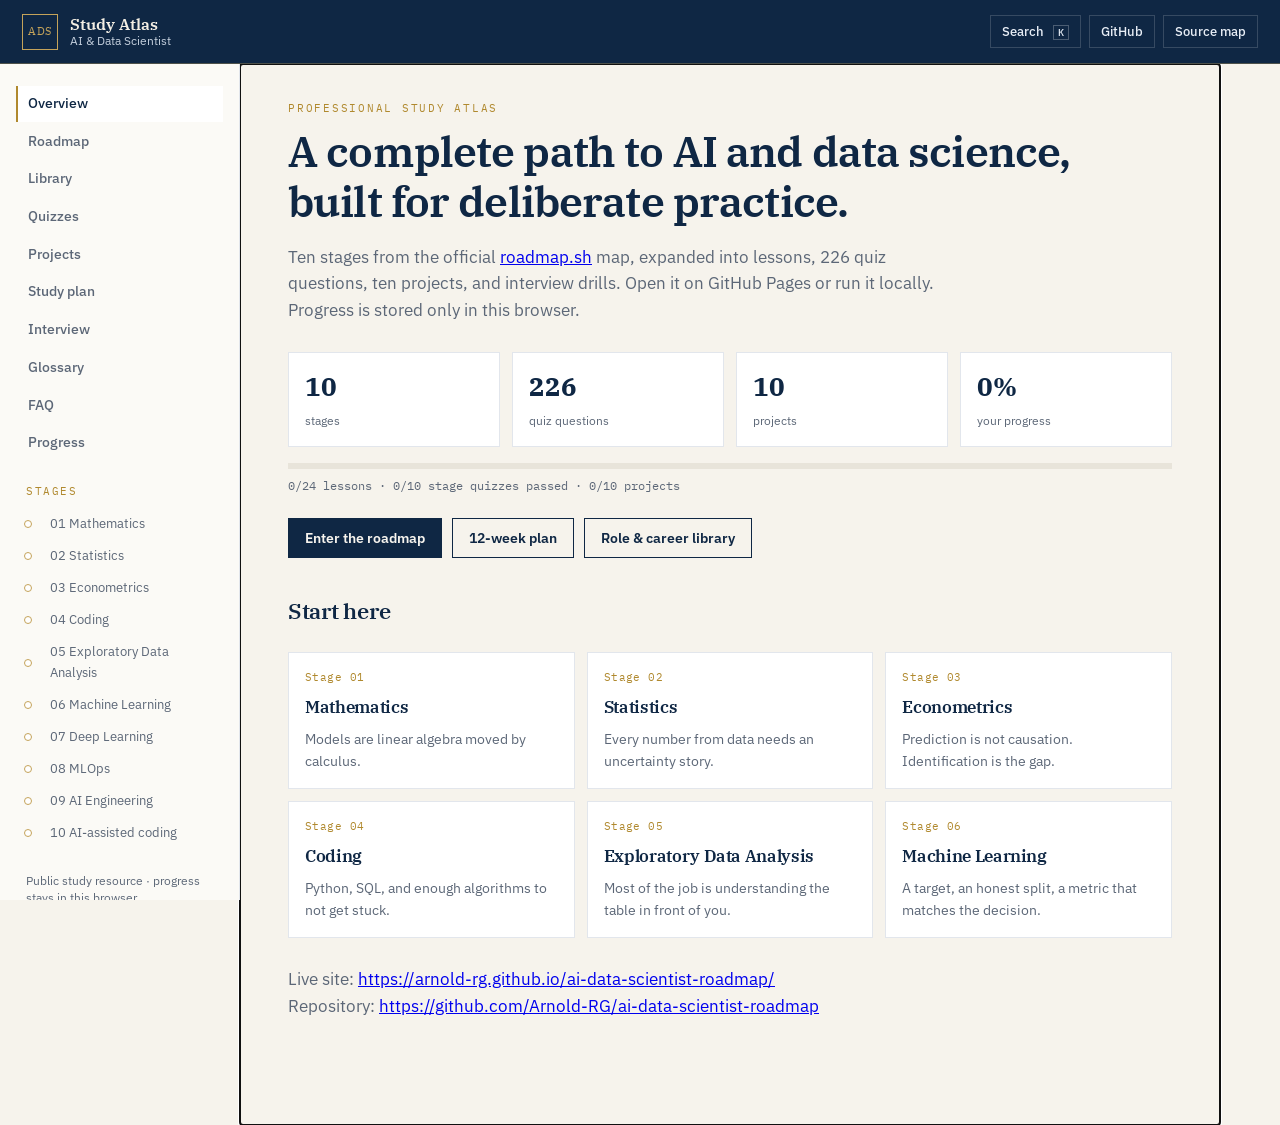
==== index.html @ f04141a7 "Ship a public GitHub Pages study atlas with a professional UI. Adds search, FAQ, glossary, study pla" ====
<!DOCTYPE html>
<html lang="en">
<head>
  <meta charset="utf-8" />
  <meta name="viewport" content="width=device-width, initial-scale=1" />
  <title>AI &amp; Data Scientist Study Atlas</title>
  <meta name="description" content="A professional study atlas for the AI and Data Scientist roadmap: lessons, quizzes, projects, and interview prep." />
  <link rel="icon" href="web/assets/favicon.svg" type="image/svg+xml" />
  <link rel="preconnect" href="https://fonts.googleapis.com" />
  <link rel="preconnect" href="https://fonts.gstatic.com" crossorigin />
  <link href="https://fonts.googleapis.com/css2?family=IBM+Plex+Mono:wght@400;500&family=IBM+Plex+Sans:ital,wght@0,400;0,500;0,600;1,400&family=IBM+Plex+Serif:wght@500;600&display=swap" rel="stylesheet" />
  <link rel="stylesheet" href="web/assets/styles.css" />
</head>
<body>
  <a class="skip" href="#view">Skip to content</a>
  <header class="topbar">
    <button class="menu-btn" id="menu-btn" type="button" aria-label="Open navigation">Menu</button>
    <a class="brand" href="#/" data-link>
      <span class="brand-mark">ADS</span>
      <span class="brand-text">
        <strong>Study Atlas</strong>
        <em>AI &amp; Data Scientist</em>
      </span>
    </a>
    <div class="top-actions">
      <button class="search-btn" id="search-btn" type="button">Search <kbd>K</kbd></button>
      <a class="top-link" href="https://github.com/Arnold-RG/ai-data-scientist-roadmap" target="_blank" rel="noopener">GitHub</a>
      <a class="top-link" href="https://roadmap.sh/ai-data-scientist" target="_blank" rel="noopener">Source map</a>
    </div>
  </header>
  <div class="shell">
    <aside class="spine" id="spine" aria-label="Primary">
      <nav class="nav">
        <a href="#/" data-link>Overview</a>
        <a href="#/roadmap" data-link>Roadmap</a>
        <a href="#/library" data-link>Library</a>
        <a href="#/quizzes" data-link>Quizzes</a>
        <a href="#/projects" data-link>Projects</a>
        <a href="#/plan" data-link>Study plan</a>
        <a href="#/interview" data-link>Interview</a>
        <a href="#/glossary" data-link>Glossary</a>
        <a href="#/faq" data-link>FAQ</a>
        <a href="#/progress" data-link>Progress</a>
      </nav>
      <p class="spine-label">Stages</p>
      <ol class="spine-plates" id="spine-plates"></ol>
      <p class="spine-foot">Public study resource · progress stays in this browser</p>
    </aside>
    <main id="view" class="view" tabindex="-1"></main>
  </div>
  <div class="search-scrim" id="search-scrim" hidden>
    <div class="search-panel" role="dialog" aria-label="Search curriculum">
      <input id="search-input" type="search" placeholder="Search stages, lessons, quizzes, terms…" autocomplete="off" />
      <div id="search-results"></div>
      <p class="search-hint">Esc to close · Enter opens the first match</p>
    </div>
  </div>
  <script>
    window.REPO_BASE = (function () {
      const p = location.pathname.replace(/index\.html$/i, "");
      if (p.indexOf("/web/") !== -1) return p.replace(/\/web\/.*$/, "/");
      return p.endsWith("/") ? p : p.replace(/[^/]+$/, "");
    })();
  </script>
  <script src="web/assets/curriculum.js"></script>
  <script src="web/assets/info.js"></script>
  <script src="web/assets/markdown.js"></script>
  <script src="web/assets/app.js"></script>
</body>
</html>
---- web/assets/styles.css ----
:root {
  --navy: #0f2744;
  --navy-2: #173456;
  --ink: #1b2430;
  --muted: #5c6777;
  --line: #e2e6ec;
  --paper: #f6f3ec;
  --card: #ffffff;
  --gold: #b0892e;
  --gold-2: #c4a35a;
  --moss: #2f6f56;
  --fail: #9b2c2c;
  --sans: "IBM Plex Sans", "Segoe UI", sans-serif;
  --serif: "IBM Plex Serif", Georgia, serif;
  --mono: "IBM Plex Mono", ui-monospace, monospace;
}

* { box-sizing: border-box; }
html, body { margin: 0; min-height: 100%; }
body {
  background: var(--paper);
  color: var(--ink);
  font-family: var(--sans);
  font-size: 16.5px;
  line-height: 1.55;
}

.skip { position: absolute; left: -999px; }
.skip:focus { left: 12px; top: 12px; background: #fff; padding: 8px; z-index: 40; }

.topbar {
  position: sticky;
  top: 0;
  z-index: 20;
  display: flex;
  align-items: center;
  gap: 16px;
  min-height: 64px;
  padding: 0 22px;
  background: var(--navy);
  color: #f4efe4;
  border-bottom: 1px solid rgba(196, 163, 90, 0.35);
}
.brand { display: flex; align-items: center; gap: 12px; color: inherit; text-decoration: none; min-width: 0; }
.brand-mark {
  width: 36px;
  height: 36px;
  display: grid;
  place-items: center;
  border: 1px solid var(--gold-2);
  font-family: var(--serif);
  font-size: 11px;
  letter-spacing: 0.08em;
  color: var(--gold-2);
}
.brand-text { display: grid; line-height: 1.15; }
.brand-text strong { font-family: var(--serif); font-size: 16px; font-weight: 600; }
.brand-text em { font-style: normal; font-size: 12px; color: #c5d0de; }
.top-actions { margin-left: auto; display: flex; align-items: center; gap: 8px; }
.top-link, .search-btn, .menu-btn {
  color: #e8eef6;
  background: transparent;
  border: 1px solid rgba(255,255,255,0.16);
  text-decoration: none;
  font: 500 13px var(--sans);
  padding: 7px 11px;
  cursor: pointer;
}
.top-link:hover, .search-btn:hover, .menu-btn:hover { border-color: var(--gold-2); color: #fff; }
.search-btn kbd {
  font-family: var(--mono);
  font-size: 10px;
  border: 1px solid rgba(255,255,255,0.25);
  padding: 0 4px;
  margin-left: 6px;
}
.menu-btn { display: none; }

.shell {
  display: grid;
  grid-template-columns: 240px minmax(0, 1fr);
  min-height: calc(100vh - 64px);
}
.spine {
  background: #fbfaf6;
  border-right: 1px solid var(--line);
  padding: 22px 16px 28px;
  position: sticky;
  top: 64px;
  height: calc(100vh - 64px);
  overflow: auto;
}
.nav { display: grid; gap: 2px; }
.nav a {
  color: var(--muted);
  text-decoration: none;
  font-size: 14px;
  font-weight: 500;
  padding: 7px 10px;
  border-left: 2px solid transparent;
}
.nav a:hover, .nav a.active {
  color: var(--navy);
  border-left-color: var(--gold);
  background: #fff;
}
.spine-label {
  margin: 22px 10px 8px;
  font-family: var(--mono);
  font-size: 11px;
  letter-spacing: 0.14em;
  text-transform: uppercase;
  color: var(--gold);
}
.spine-plates { list-style: none; margin: 0; padding: 0; }
.spine-plates a {
  display: grid;
  grid-template-columns: 18px 1fr;
  gap: 8px;
  align-items: center;
  color: var(--muted);
  text-decoration: none;
  font-size: 13px;
  padding: 6px 8px;
}
.spine-plates .dot {
  width: 8px;
  height: 8px;
  border-radius: 50%;
  border: 1px solid var(--gold-2);
  background: #fff;
}
.spine-plates a.done .dot { background: var(--moss); border-color: var(--moss); }
.spine-plates a:hover { color: var(--navy); }
.spine-foot { margin: 24px 10px 0; font-size: 12px; color: var(--muted); line-height: 1.4; }

.view { padding: 36px 48px 88px; max-width: 980px; }
.kicker {
  font-family: var(--mono);
  font-size: 11px;
  letter-spacing: 0.16em;
  text-transform: uppercase;
  color: var(--gold);
  margin: 0 0 10px;
}
h1, h2, h3 { font-family: var(--serif); font-weight: 600; color: var(--navy); letter-spacing: -0.02em; }
h1 { font-size: clamp(1.9rem, 3.4vw, 2.7rem); line-height: 1.15; margin: 0 0 14px; }
h2 { font-size: 1.35rem; margin: 1.7em 0 0.45em; }
h3 { font-size: 1.08rem; margin: 1.2em 0 0.35em; }
.lede { font-size: 1.08rem; color: var(--muted); max-width: 42rem; }

.metrics {
  display: grid;
  grid-template-columns: repeat(4, minmax(0, 1fr));
  gap: 12px;
  margin: 28px 0 8px;
}
.metric {
  background: var(--card);
  border: 1px solid var(--line);
  padding: 14px 16px;
}
.metric b {
  display: block;
  font-family: var(--serif);
  font-size: 1.6rem;
  color: var(--navy);
}
.metric span { font-size: 12px; color: var(--muted); }

.actions { display: flex; flex-wrap: wrap; gap: 10px; margin: 22px 0 10px; }
.btn {
  appearance: none;
  border: 1px solid var(--navy);
  background: var(--navy);
  color: #f7f4ee;
  font: 600 13.5px var(--sans);
  padding: 10px 16px;
  cursor: pointer;
  text-decoration: none;
  display: inline-flex;
  align-items: center;
}
.btn.ghost { background: transparent; color: var(--navy); }
.btn:hover { background: #173456; color: #fff; }
.btn.ghost:hover { background: var(--navy); color: #fff; }
.btn:disabled, .btn:disabled:hover {
  opacity: 0.35;
  cursor: not-allowed;
  background: var(--navy);
  color: #f7f4ee;
}

.grid {
  display: grid;
  grid-template-columns: repeat(auto-fill, minmax(230px, 1fr));
  gap: 12px;
  margin-top: 24px;
}
.card {
  background: var(--card);
  border: 1px solid var(--line);
  padding: 16px;
  text-decoration: none;
  color: inherit;
  display: grid;
  gap: 8px;
  min-height: 132px;
}
.card:hover { border-color: var(--navy); }
.card .n { font-family: var(--mono); font-size: 11px; color: var(--gold); letter-spacing: 0.04em; }
.card h3 { margin: 0; }
.card p { margin: 0; color: var(--muted); font-size: 14px; }

.metro { margin-top: 12px; }
.metro-row {
  display: grid;
  grid-template-columns: 64px 1fr auto;
  gap: 16px;
  align-items: center;
  text-decoration: none;
  color: inherit;
  padding: 16px 4px;
  border-top: 1px solid var(--line);
  background: transparent;
}
.metro-row:hover h3 { color: var(--gold); }
.metro-num { font-family: var(--serif); font-size: 26px; color: var(--gold); }
.chip {
  font-family: var(--mono);
  font-size: 11px;
  color: var(--muted);
  border: 1px solid var(--line);
  padding: 3px 7px;
}

.progress-bar { height: 6px; background: #e8e4da; margin-top: 16px; }
.progress-bar > span { display: block; height: 100%; background: var(--moss); }

.lesson { max-width: 44rem; }
.lesson h1 { font-size: 2rem; }
.toc {
  background: var(--card);
  border: 1px solid var(--line);
  padding: 12px 16px;
  margin: 0 0 24px;
  font-size: 14px;
}
.toc a { color: var(--navy); }
.lesson code, :not(pre) > code {
  font-family: var(--mono);
  font-size: 0.86em;
  background: #ece7dc;
  padding: 0.08em 0.32em;
}
.lesson pre {
  background: var(--navy);
  color: #f3ead8;
  padding: 14px 16px;
  overflow: auto;
  font-family: var(--mono);
  font-size: 13px;
}
.lesson pre code { background: none; color: inherit; padding: 0; }
.lesson table { border-collapse: collapse; width: 100%; font-size: 14.5px; margin: 1em 0; }
.lesson th, .lesson td { border: 1px solid var(--line); padding: 7px 8px; text-align: left; }
.lesson blockquote { margin: 1em 0; padding-left: 14px; border-left: 3px solid var(--gold); color: var(--muted); }
.lesson a { color: #1e4d7b; }

.quiz-meta { display: flex; flex-wrap: wrap; gap: 12px; font-family: var(--mono); font-size: 12px; color: var(--muted); }
.choice {
  display: grid;
  grid-template-columns: 28px 1fr;
  gap: 10px;
  width: 100%;
  text-align: left;
  border: 1px solid var(--line);
  background: var(--card);
  padding: 12px 14px;
  margin: 8px 0;
  cursor: pointer;
  font: 400 16px var(--sans);
  color: var(--ink);
}
.choice:hover { border-color: var(--navy); }
.choice .letter { font-family: var(--mono); color: var(--gold); }
.choice.correct { border-color: var(--moss); background: #eef6f1; }
.choice.wrong { border-color: var(--fail); background: #f8eceb; }
.explain { background: var(--card); border: 1px solid var(--line); padding: 12px 14px; margin: 12px 0; }
.score-hero { font-family: var(--serif); font-size: 4rem; margin: 4px 0 8px; color: var(--navy); }
.pass { color: var(--moss); }
.fail { color: var(--fail); }

.crumbs { font-size: 13px; color: var(--muted); margin-bottom: 16px; }
.crumbs a { color: inherit; }
.err { color: var(--fail); }

.faq details {
  background: var(--card);
  border: 1px solid var(--line);
  padding: 12px 16px;
  margin: 8px 0;
}
.faq summary { cursor: pointer; font-weight: 600; color: var(--navy); }
.term {
  display: grid;
  grid-template-columns: 160px 1fr;
  gap: 16px;
  padding: 12px 0;
  border-top: 1px solid var(--line);
}
.term b { color: var(--navy); }

.search-scrim {
  position: fixed;
  inset: 0;
  background: rgba(15, 39, 68, 0.45);
  z-index: 30;
  display: grid;
  place-items: start center;
  padding-top: 12vh;
}
.search-scrim[hidden] { display: none !important; }
.search-scrim[hidden] { display: none !important; }
.search-panel {
  width: min(640px, calc(100% - 24px));
  background: #fff;
  border: 1px solid var(--navy);
  padding: 12px;
}
.search-panel input {
  width: 100%;
  border: 1px solid var(--line);
  font: 400 16px var(--sans);
  padding: 10px 12px;
}
.search-hit {
  display: block;
  padding: 10px 8px;
  color: inherit;
  text-decoration: none;
  border-top: 1px solid var(--line);
}
.search-hit:hover { background: var(--paper); }
.search-hit small { display: block; color: var(--muted); }
.search-hint { margin: 8px 4px 0; font-size: 12px; color: var(--muted); }

.week-row {
  display: grid;
  grid-template-columns: 72px 1fr 1.4fr;
  gap: 12px;
  padding: 10px 0;
  border-top: 1px solid var(--line);
  font-size: 14.5px;
}

@media (max-width: 900px) {
  .menu-btn { display: inline-flex; }
  .shell { grid-template-columns: 1fr; }
  .spine {
    display: none;
    position: static;
    height: auto;
    border-right: 0;
    border-bottom: 1px solid var(--line);
  }
  .spine.open { display: block; }
  .view { padding: 24px 18px 64px; }
  .metrics { grid-template-columns: 1fr 1fr; }
  .term, .week-row { grid-template-columns: 1fr; }
  .brand-text em { display: none; }
}
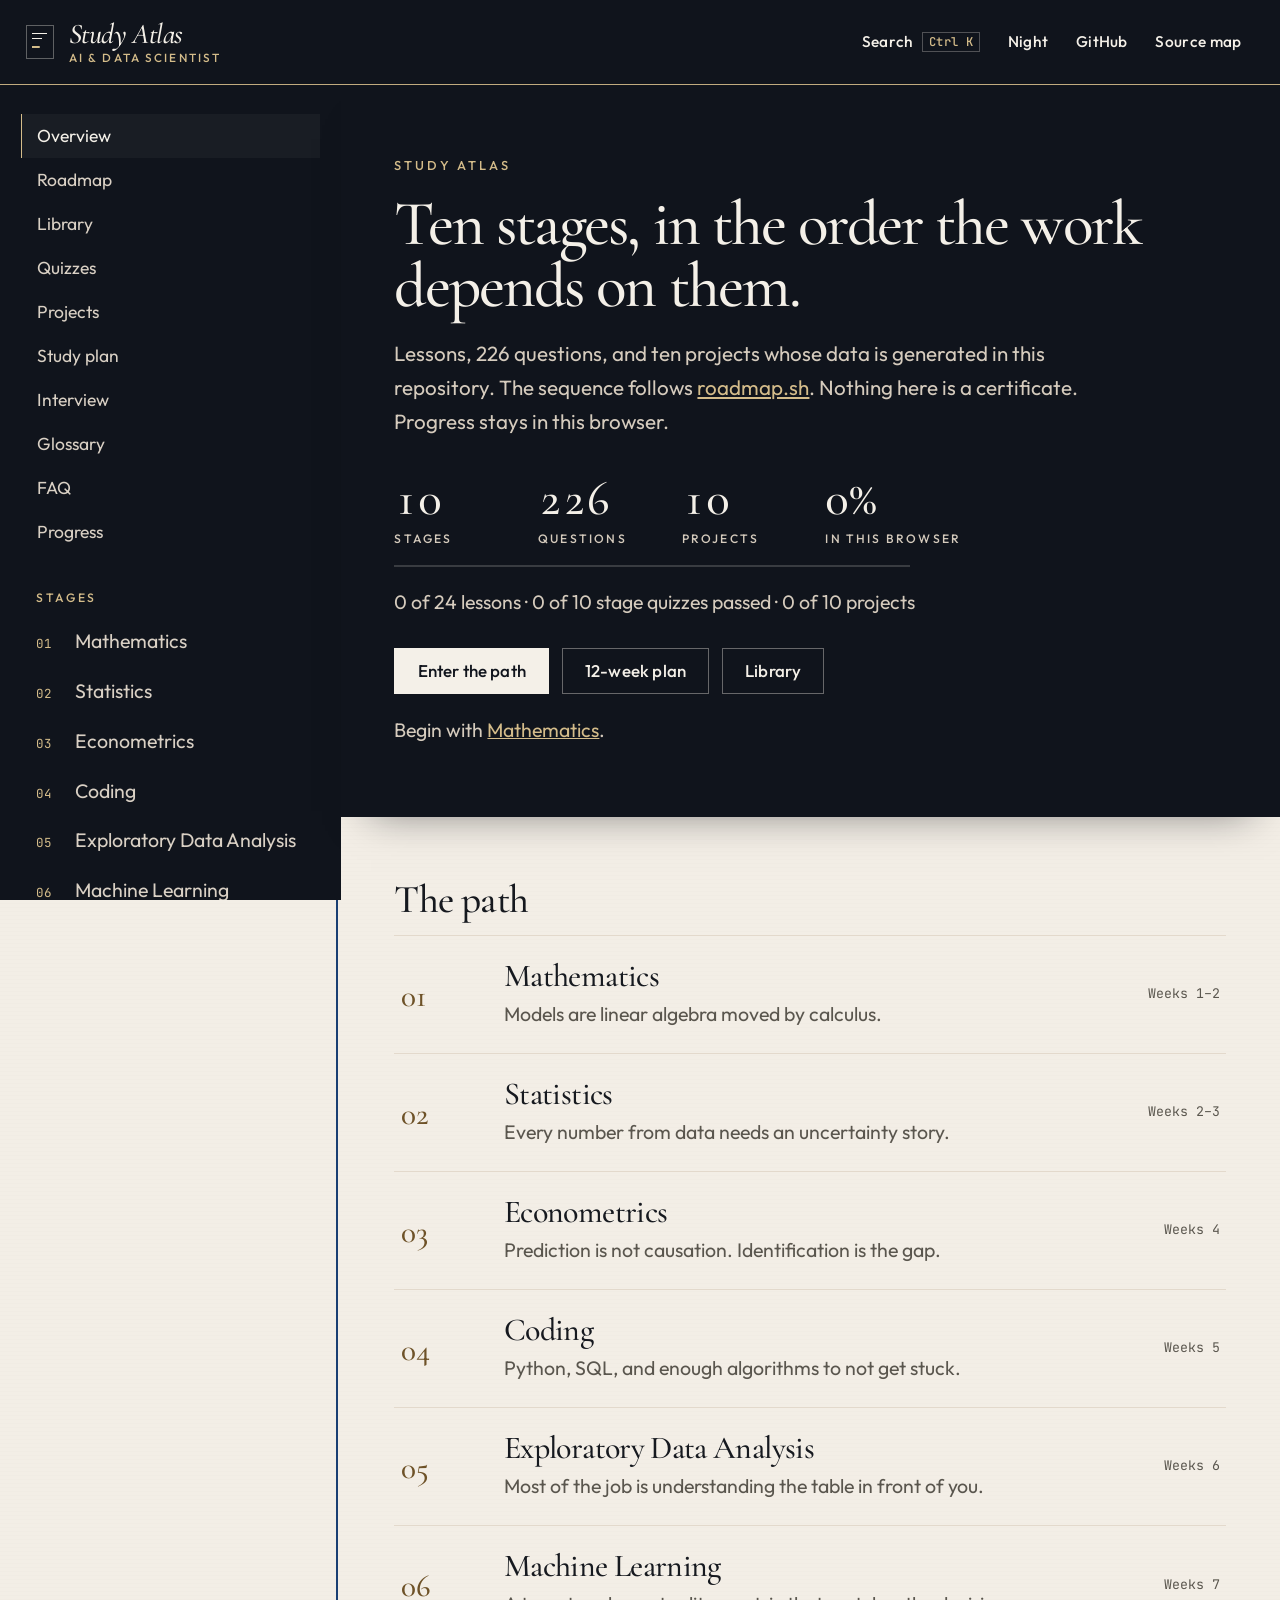
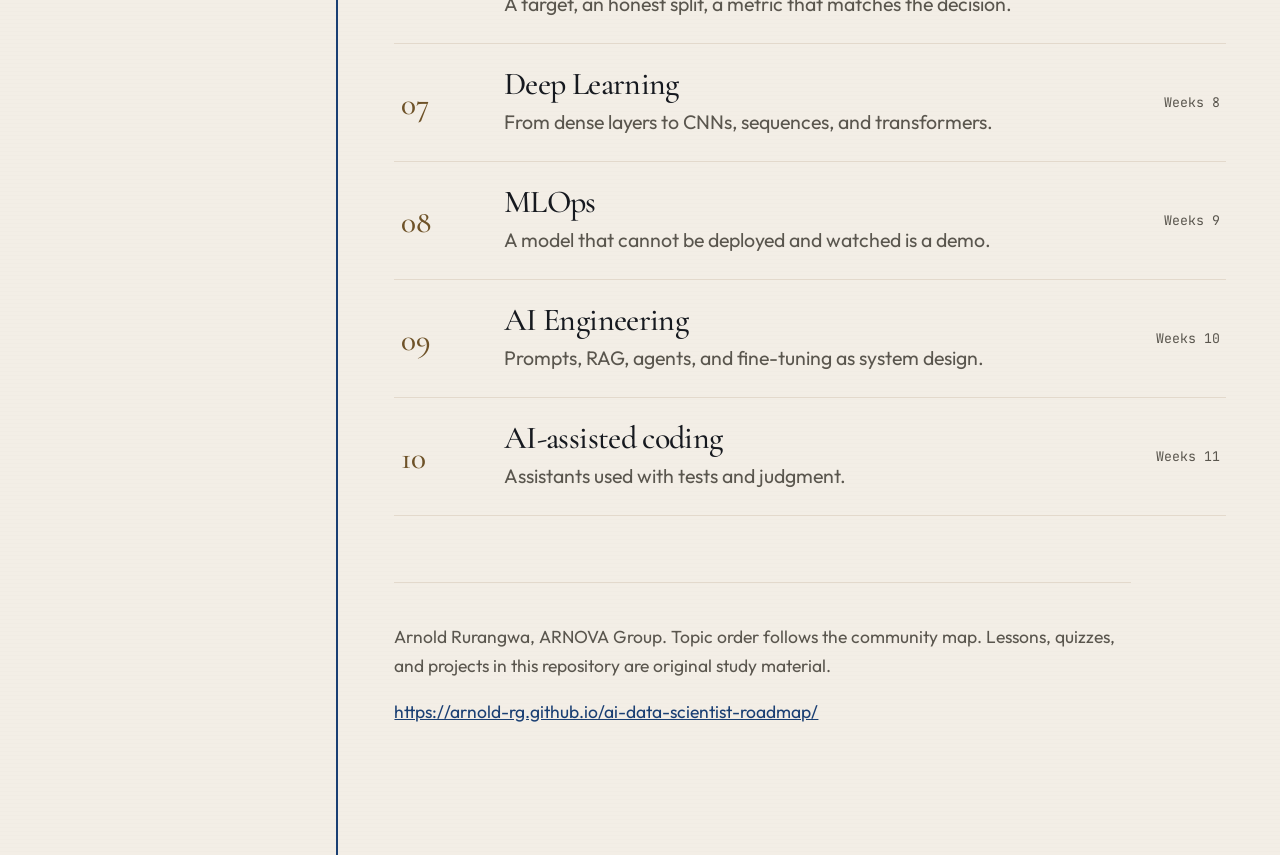
==== commit 69930822: "Rebuild the study atlas for long reading. The public atlas keeps the same lessons and routes, with a" ====
--- a/index.html
+++ b/index.html
@@ -4,33 +4,86 @@
   <meta charset="utf-8" />
   <meta name="viewport" content="width=device-width, initial-scale=1" />
   <title>AI &amp; Data Scientist Study Atlas</title>
-  <meta name="description" content="A professional study atlas for the AI and Data Scientist roadmap: lessons, quizzes, projects, and interview prep." />
+  <meta name="description" content="A ten-stage study course for AI and data science: lessons, quizzes, projects, and interview practice. Read it in order." />
+  <meta name="author" content="Arnold Rurangwa" />
+  <meta name="theme-color" content="#10141c" id="theme-color" />
+  <link rel="canonical" href="https://arnold-rg.github.io/ai-data-scientist-roadmap/" />
+  <meta property="og:type" content="website" />
+  <meta property="og:site_name" content="Study Atlas" />
+  <meta property="og:title" content="AI &amp; Data Scientist Study Atlas" />
+  <meta property="og:description" content="A ten-stage study course: lessons, quizzes, projects, and interview practice." />
+  <meta property="og:url" content="https://arnold-rg.github.io/ai-data-scientist-roadmap/" />
+  <meta property="og:image" content="https://arnold-rg.github.io/ai-data-scientist-roadmap/web/assets/og.png" />
+  <meta property="og:image:width" content="1200" />
+  <meta property="og:image:height" content="630" />
+  <meta property="og:image:alt" content="Study Atlas, a ten-stage course in AI and data science." />
+  <meta name="twitter:card" content="summary_large_image" />
+  <meta name="twitter:title" content="AI &amp; Data Scientist Study Atlas" />
+  <meta name="twitter:description" content="A ten-stage study course: lessons, quizzes, projects, and interview practice." />
+  <meta name="twitter:image" content="https://arnold-rg.github.io/ai-data-scientist-roadmap/web/assets/og.png" />
+  <meta name="twitter:image:alt" content="Study Atlas, a ten-stage course in AI and data science." />
   <link rel="icon" href="web/assets/favicon.svg" type="image/svg+xml" />
+  <script>
+    (function () {
+      try {
+        var saved = localStorage.getItem("adsr-theme");
+        var theme = saved === "day" || saved === "night"
+          ? saved
+          : (window.matchMedia("(prefers-color-scheme: dark)").matches ? "night" : "day");
+        document.documentElement.setAttribute("data-theme", theme);
+        var meta = document.getElementById("theme-color");
+        if (meta) meta.setAttribute("content", theme === "night" ? "#0b0e13" : "#10141c");
+      } catch (e) {
+        document.documentElement.setAttribute("data-theme", "day");
+      }
+    })();
+  </script>
   <link rel="preconnect" href="https://fonts.googleapis.com" />
   <link rel="preconnect" href="https://fonts.gstatic.com" crossorigin />
-  <link href="https://fonts.googleapis.com/css2?family=IBM+Plex+Mono:wght@400;500&family=IBM+Plex+Sans:ital,wght@0,400;0,500;0,600;1,400&family=IBM+Plex+Serif:wght@500;600&display=swap" rel="stylesheet" />
+  <link href="https://fonts.googleapis.com/css2?family=Cormorant+Garamond:ital,wght@0,500;0,600;1,500;1,600&family=JetBrains+Mono:wght@400;500&family=Outfit:wght@400;500;600&display=swap" rel="stylesheet" />
   <link rel="stylesheet" href="web/assets/styles.css" />
+  <script type="application/ld+json">
+  {
+    "@context": "https://schema.org",
+    "@type": "Course",
+    "name": "AI & Data Scientist Study Atlas",
+    "description": "A ten-stage study course: lessons, quizzes, projects, and interview practice.",
+    "url": "https://arnold-rg.github.io/ai-data-scientist-roadmap/",
+    "inLanguage": "en",
+    "provider": {
+      "@type": "Person",
+      "name": "Arnold Rurangwa",
+      "affiliation": { "@type": "Organization", "name": "ARNOVA Group" }
+    },
+    "isBasedOn": "https://roadmap.sh/ai-data-scientist"
+  }
+  </script>
 </head>
 <body>
   <a class="skip" href="#view">Skip to content</a>
-  <header class="topbar">
-    <button class="menu-btn" id="menu-btn" type="button" aria-label="Open navigation">Menu</button>
+  <header class="mast">
+    <button class="mast-btn menu-btn" id="menu-btn" type="button" aria-expanded="false" aria-controls="spine">Index</button>
     <a class="brand" href="#/" data-link>
-      <span class="brand-mark">ADS</span>
+      <span class="brand-mark" aria-hidden="true"></span>
       <span class="brand-text">
         <strong>Study Atlas</strong>
         <em>AI &amp; Data Scientist</em>
       </span>
     </a>
-    <div class="top-actions">
-      <button class="search-btn" id="search-btn" type="button">Search <kbd>K</kbd></button>
-      <a class="top-link" href="https://github.com/Arnold-RG/ai-data-scientist-roadmap" target="_blank" rel="noopener">GitHub</a>
-      <a class="top-link" href="https://roadmap.sh/ai-data-scientist" target="_blank" rel="noopener">Source map</a>
+    <div class="mast-actions">
+      <button class="mast-btn" id="search-btn" type="button" aria-expanded="false" aria-controls="search-scrim">
+        <span class="search-label">Search</span>
+        <kbd class="mod-key">Ctrl K</kbd>
+      </button>
+      <button class="mast-btn" id="theme-btn" type="button" aria-pressed="false">Night</button>
+      <a class="top-link" href="https://github.com/Arnold-RG/ai-data-scientist-roadmap" target="_blank" rel="noopener noreferrer">GitHub<span class="sr-only"> (opens in a new tab)</span></a>
+      <a class="top-link" href="https://roadmap.sh/ai-data-scientist" target="_blank" rel="noopener noreferrer">Source map<span class="sr-only"> (opens in a new tab)</span></a>
     </div>
   </header>
   <div class="shell">
-    <aside class="spine" id="spine" aria-label="Primary">
-      <nav class="nav">
+    <div class="nav-scrim" id="nav-scrim" hidden></div>
+    <aside class="spine" id="spine" aria-label="Curriculum">
+      <nav class="nav" aria-label="Primary">
         <a href="#/" data-link>Overview</a>
         <a href="#/roadmap" data-link>Roadmap</a>
         <a href="#/library" data-link>Library</a>
@@ -42,19 +95,23 @@
         <a href="#/faq" data-link>FAQ</a>
         <a href="#/progress" data-link>Progress</a>
       </nav>
-      <p class="spine-label">Stages</p>
-      <ol class="spine-plates" id="spine-plates"></ol>
-      <p class="spine-foot">Public study resource · progress stays in this browser</p>
+      <p class="spine-label" id="stages-label">Stages</p>
+      <ol class="spine-plates" id="spine-plates" aria-labelledby="stages-label"></ol>
+      <p class="spine-foot">Progress stays in this browser.<br /><a href="https://github.com/Arnold-RG/ai-data-scientist-roadmap" target="_blank" rel="noopener noreferrer">GitHub</a> · <a href="https://roadmap.sh/ai-data-scientist" target="_blank" rel="noopener noreferrer">Source map</a></p>
     </aside>
     <main id="view" class="view" tabindex="-1"></main>
   </div>
   <div class="search-scrim" id="search-scrim" hidden>
-    <div class="search-panel" role="dialog" aria-label="Search curriculum">
-      <input id="search-input" type="search" placeholder="Search stages, lessons, quizzes, terms…" autocomplete="off" />
-      <div id="search-results"></div>
-      <p class="search-hint">Esc to close · Enter opens the first match</p>
+    <div class="search-panel" role="dialog" aria-modal="true" aria-labelledby="search-title">
+      <h2 id="search-title" class="sr-only">Search the curriculum</h2>
+      <input id="search-input" type="search" role="combobox" aria-expanded="false" aria-controls="search-results" aria-autocomplete="list" aria-label="Search stages, lessons, quizzes, and terms" placeholder="Search the atlas" autocomplete="off" spellcheck="false" />
+      <div id="search-results" role="listbox" aria-label="Search results"></div>
+      <p class="search-hint">Arrow keys move · Enter opens · Esc closes</p>
     </div>
   </div>
+  <noscript>
+    <p class="noscript">Lessons and quizzes in this atlas need JavaScript. The same files are readable in the GitHub repository.</p>
+  </noscript>
   <script>
     window.REPO_BASE = (function () {
       const p = location.pathname.replace(/index\.html$/i, "");
--- a/web/assets/styles.css
+++ b/web/assets/styles.css
@@ -1,372 +1,982 @@
 :root {
-  --navy: #0f2744;
-  --navy-2: #173456;
-  --ink: #1b2430;
-  --muted: #5c6777;
-  --line: #e2e6ec;
-  --paper: #f6f3ec;
-  --card: #ffffff;
-  --gold: #b0892e;
-  --gold-2: #c4a35a;
-  --moss: #2f6f56;
-  --fail: #9b2c2c;
-  --sans: "IBM Plex Sans", "Segoe UI", sans-serif;
-  --serif: "IBM Plex Serif", Georgia, serif;
-  --mono: "IBM Plex Mono", ui-monospace, monospace;
+  color-scheme: light;
+  --paper: #f3eee6;
+  --ink: #16191f;
+  --muted: #5a564e;
+  --gold: #6e5228;
+  --gold-line: #c4a574;
+  --line: #e3d9cc;
+  --moss: #0e6b52;
+  --moss-bg: #e7f3ee;
+  --fail: #8c2f36;
+  --fail-bg: #f8e8e6;
+  --link: #1a3f73;
+  --focus: #1a3f73;
+  --mast: #10141c;
+  --mast-ink: #f4f0e8;
+  --cover: #10141c;
+  --cover-ink: #f4f0e8;
+  --cover-muted: #d5cbbd;
+  --cover-gold: #d4bc8a;
+  --code-bg: #efe6d8;
+  --wash: rgba(16, 20, 28, 0.035);
+  --display: "Cormorant Garamond", "Iowan Old Style", Palatino, "Palatino Linotype", Georgia, serif;
+  --sans: Outfit, "Avenir Next", "Segoe UI", sans-serif;
+  --mono: "JetBrains Mono", ui-monospace, monospace;
+  --mast-h: 4.6rem;
+  --view-pad-y: clamp(2.25rem, 4.5vw, 4.5rem);
+  --view-pad-x: clamp(1.15rem, 4.2vw, 4.75rem);
+  --texture:
+    radial-gradient(ellipse 70% 42% at 100% 0%, rgba(196, 165, 116, 0.1), transparent 56%),
+    repeating-linear-gradient(0deg, transparent, transparent 3px, rgba(16, 20, 28, 0.018) 4px);
+  --shadow: 0 30px 70px rgba(8, 10, 14, 0.28);
+}
+
+[data-theme="night"] {
+  color-scheme: dark;
+  --paper: #10141a;
+  --ink: #f4f0e8;
+  --muted: #c9c0b4;
+  --gold: #e0c48a;
+  --gold-line: #8d7344;
+  --line: #2c313c;
+  --moss: #8fd0b8;
+  --moss-bg: #15241e;
+  --fail: #f0b4b0;
+  --fail-bg: #2c1c1e;
+  --link: #b9cbe8;
+  --focus: #e0c48a;
+  --mast: #0b0e13;
+  --mast-ink: #f4f0e8;
+  --cover: #171d28;
+  --cover-ink: #f4f0e8;
+  --cover-muted: #d5cbbd;
+  --cover-gold: #e0c48a;
+  --code-bg: #1c222c;
+  --wash: rgba(244, 240, 232, 0.04);
+  --texture:
+    radial-gradient(ellipse 60% 40% at 100% 0%, rgba(224, 196, 138, 0.07), transparent 52%),
+    repeating-linear-gradient(0deg, transparent, transparent 3px, rgba(244, 240, 232, 0.028) 4px);
+  --shadow: 0 30px 70px rgba(0, 0, 0, 0.45);
 }
 
 * { box-sizing: border-box; }
+html { font-size: clamp(16.5px, 15.6px + 0.22vw, 19px); }
 html, body { margin: 0; min-height: 100%; }
 body {
-  background: var(--paper);
+  background-color: var(--paper);
+  background-image: var(--texture);
   color: var(--ink);
   font-family: var(--sans);
-  font-size: 16.5px;
-  line-height: 1.55;
-}
-
-.skip { position: absolute; left: -999px; }
-.skip:focus { left: 12px; top: 12px; background: #fff; padding: 8px; z-index: 40; }
-
-.topbar {
+  font-size: 1.0625rem;
+  font-weight: 400;
+  line-height: 1.65;
+}
+body.lock { overflow: hidden; }
+::selection { background: #e7d7b4; color: #16191f; }
+[data-theme="night"] ::selection { background: #4a3d28; color: #f4f0e8; }
+
+:focus { outline: none; }
+:focus-visible {
+  outline: 2px solid var(--focus);
+  outline-offset: 3px;
+}
+.mast :focus-visible,
+.spine :focus-visible { outline-color: #e0c48a; }
+
+.sr-only {
+  position: absolute;
+  width: 1px;
+  height: 1px;
+  padding: 0;
+  margin: -1px;
+  overflow: hidden;
+  clip: rect(0, 0, 0, 0);
+  white-space: nowrap;
+  border: 0;
+}
+
+.skip {
+  position: absolute;
+  left: 1rem;
+  top: 0.75rem;
+  transform: translateY(-160%);
+  background: #f4f0e8;
+  color: #10141c;
+  padding: 0.65rem 0.9rem;
+  z-index: 70;
+  text-decoration: none;
+}
+.skip:focus { transform: none; }
+
+.noscript {
+  margin: 1rem auto;
+  max-width: 40rem;
+  padding: 1rem 0 1rem 1rem;
+  border-left: 1px solid var(--gold);
+}
+
+.mast {
   position: sticky;
   top: 0;
-  z-index: 20;
+  z-index: 30;
+  display: flex;
+  flex-wrap: wrap;
+  align-items: center;
+  gap: 0.25rem 0.75rem;
+  min-height: var(--mast-h);
+  padding: 0.55rem clamp(0.85rem, 2vw, 1.75rem);
+  background: var(--mast);
+  color: var(--mast-ink);
+  border-bottom: 1px solid rgba(212, 188, 138, 0.9);
+}
+.brand {
   display: flex;
   align-items: center;
-  gap: 16px;
-  min-height: 64px;
-  padding: 0 22px;
-  background: var(--navy);
-  color: #f4efe4;
-  border-bottom: 1px solid rgba(196, 163, 90, 0.35);
-}
-.brand { display: flex; align-items: center; gap: 12px; color: inherit; text-decoration: none; min-width: 0; }
+  gap: 0.8rem;
+  min-width: 0;
+  color: inherit;
+  text-decoration: none;
+  margin-right: auto;
+  padding: 0.35rem 0;
+}
 .brand-mark {
-  width: 36px;
-  height: 36px;
-  display: grid;
-  place-items: center;
-  border: 1px solid var(--gold-2);
-  font-family: var(--serif);
-  font-size: 11px;
-  letter-spacing: 0.08em;
-  color: var(--gold-2);
-}
-.brand-text { display: grid; line-height: 1.15; }
-.brand-text strong { font-family: var(--serif); font-size: 16px; font-weight: 600; }
-.brand-text em { font-style: normal; font-size: 12px; color: #c5d0de; }
-.top-actions { margin-left: auto; display: flex; align-items: center; gap: 8px; }
-.top-link, .search-btn, .menu-btn {
-  color: #e8eef6;
+  width: 1.55rem;
+  height: 1.9rem;
+  flex: none;
+  border: 1px solid rgba(244, 240, 232, 0.35);
+  background:
+    linear-gradient(#f4f0e8, #f4f0e8) 0.32rem 0.42rem / 0.82rem 1px no-repeat,
+    linear-gradient(#f4f0e8, #f4f0e8) 0.32rem 0.68rem / 0.55rem 1px no-repeat,
+    linear-gradient(#d4bc8a, #d4bc8a) 0.32rem 1.12rem / 0.42rem 2px no-repeat;
+}
+.brand-text { display: grid; line-height: 1; min-width: 0; }
+.brand-text strong {
+  font-family: var(--display);
+  font-weight: 500;
+  font-style: italic;
+  font-size: 1.55rem;
+  letter-spacing: -0.02em;
+}
+.brand-text em {
+  margin-top: 0.22rem;
+  font-family: var(--sans);
+  font-style: normal;
+  font-weight: 500;
+  font-size: 0.64rem;
+  letter-spacing: 0.18em;
+  text-transform: uppercase;
+  color: #d4bc8a;
+}
+.mast-actions { display: flex; flex-wrap: wrap; align-items: center; gap: 0.1rem; }
+.mast-btn, .top-link {
+  color: var(--mast-ink);
   background: transparent;
-  border: 1px solid rgba(255,255,255,0.16);
-  text-decoration: none;
-  font: 500 13px var(--sans);
-  padding: 7px 11px;
+  border: 0;
+  min-height: 44px;
+  padding: 0 0.7rem;
+  display: inline-flex;
+  align-items: center;
+  gap: 0.45rem;
+  font: 500 0.84rem/1 var(--sans);
+  letter-spacing: 0.02em;
+  text-decoration: none;
   cursor: pointer;
 }
-.top-link:hover, .search-btn:hover, .menu-btn:hover { border-color: var(--gold-2); color: #fff; }
-.search-btn kbd {
+.mast-btn:hover, .top-link:hover { color: #d4bc8a; }
+#theme-btn[aria-pressed="true"] {
+  color: #d4bc8a;
+  box-shadow: inset 0 -1px 0 #d4bc8a;
+}
+.menu-btn { display: none; }
+kbd {
   font-family: var(--mono);
-  font-size: 10px;
-  border: 1px solid rgba(255,255,255,0.25);
-  padding: 0 4px;
-  margin-left: 6px;
-}
-.menu-btn { display: none; }
-
-.shell {
-  display: grid;
-  grid-template-columns: 240px minmax(0, 1fr);
-  min-height: calc(100vh - 64px);
-}
+  font-size: 0.66rem;
+  border: 1px solid rgba(244, 240, 232, 0.28);
+  padding: 0.16rem 0.34rem;
+  color: #d4bc8a;
+}
+
+.shell { min-height: calc(100dvh - var(--mast-h)); }
+.nav-scrim {
+  position: fixed;
+  inset: var(--mast-h) 0 0 0;
+  background: rgba(8, 10, 14, 0.52);
+  z-index: 24;
+}
+.nav-scrim[hidden], .search-scrim[hidden] { display: none !important; }
+
 .spine {
-  background: #fbfaf6;
-  border-right: 1px solid var(--line);
-  padding: 22px 16px 28px;
-  position: sticky;
-  top: 64px;
-  height: calc(100vh - 64px);
-  overflow: auto;
-}
-.nav { display: grid; gap: 2px; }
+  background: var(--mast);
+  color: var(--mast-ink);
+  padding: 1.6rem 1.15rem 2rem;
+}
+.nav { display: grid; }
 .nav a {
-  color: var(--muted);
-  text-decoration: none;
-  font-size: 14px;
-  font-weight: 500;
-  padding: 7px 10px;
-  border-left: 2px solid transparent;
+  color: #d9d0c4;
+  text-decoration: none;
+  display: flex;
+  align-items: center;
+  min-height: 44px;
+  padding: 0.35rem 0.8rem;
+  border-left: 1px solid transparent;
+  font-size: 0.95rem;
 }
 .nav a:hover, .nav a.active {
-  color: var(--navy);
-  border-left-color: var(--gold);
-  background: #fff;
+  color: #f4f0e8;
+  border-left-color: #d4bc8a;
+  background: rgba(244, 240, 232, 0.04);
 }
 .spine-label {
-  margin: 22px 10px 8px;
-  font-family: var(--mono);
-  font-size: 11px;
-  letter-spacing: 0.14em;
-  text-transform: uppercase;
-  color: var(--gold);
+  margin: 1.8rem 0.8rem 0.45rem;
+  font-family: var(--sans);
+  font-size: 0.66rem;
+  font-weight: 500;
+  letter-spacing: 0.22em;
+  text-transform: uppercase;
+  color: #d4bc8a;
 }
 .spine-plates { list-style: none; margin: 0; padding: 0; }
 .spine-plates a {
   display: grid;
-  grid-template-columns: 18px 1fr;
-  gap: 8px;
-  align-items: center;
-  color: var(--muted);
-  text-decoration: none;
-  font-size: 13px;
-  padding: 6px 8px;
-}
-.spine-plates .dot {
-  width: 8px;
-  height: 8px;
-  border-radius: 50%;
-  border: 1px solid var(--gold-2);
-  background: #fff;
-}
-.spine-plates a.done .dot { background: var(--moss); border-color: var(--moss); }
-.spine-plates a:hover { color: var(--navy); }
-.spine-foot { margin: 24px 10px 0; font-size: 12px; color: var(--muted); line-height: 1.4; }
-
-.view { padding: 36px 48px 88px; max-width: 980px; }
+  grid-template-columns: 1.7rem minmax(0, 1fr);
+  gap: 0.4rem;
+  align-items: baseline;
+  color: #d9d0c4;
+  text-decoration: none;
+  padding: 0.48rem 0.8rem;
+  min-height: 44px;
+}
+.spine-plates a:hover, .spine-plates a.active { color: #f4f0e8; }
+.plate-no {
+  font-family: var(--mono);
+  font-size: 0.68rem;
+  color: #d4bc8a;
+}
+.spine-plates a.done .plate-no { box-shadow: inset 0 -1px 0 #d4bc8a; }
+.spine-foot {
+  margin: 1.8rem 0.8rem 0;
+  color: #c9bfb2;
+  font-size: 0.82rem;
+  line-height: 1.5;
+}
+.spine-foot a { color: #d4bc8a; }
+
+.view {
+  padding: var(--view-pad-y) var(--view-pad-x) 6rem;
+  max-width: 76rem;
+}
 .kicker {
-  font-family: var(--mono);
-  font-size: 11px;
-  letter-spacing: 0.16em;
+  font-family: var(--sans);
+  font-weight: 500;
+  font-size: 0.7rem;
+  letter-spacing: 0.22em;
   text-transform: uppercase;
   color: var(--gold);
-  margin: 0 0 10px;
-}
-h1, h2, h3 { font-family: var(--serif); font-weight: 600; color: var(--navy); letter-spacing: -0.02em; }
-h1 { font-size: clamp(1.9rem, 3.4vw, 2.7rem); line-height: 1.15; margin: 0 0 14px; }
-h2 { font-size: 1.35rem; margin: 1.7em 0 0.45em; }
-h3 { font-size: 1.08rem; margin: 1.2em 0 0.35em; }
-.lede { font-size: 1.08rem; color: var(--muted); max-width: 42rem; }
-
-.metrics {
-  display: grid;
-  grid-template-columns: repeat(4, minmax(0, 1fr));
-  gap: 12px;
-  margin: 28px 0 8px;
-}
-.metric {
-  background: var(--card);
-  border: 1px solid var(--line);
-  padding: 14px 16px;
-}
-.metric b {
-  display: block;
-  font-family: var(--serif);
-  font-size: 1.6rem;
-  color: var(--navy);
-}
-.metric span { font-size: 12px; color: var(--muted); }
-
-.actions { display: flex; flex-wrap: wrap; gap: 10px; margin: 22px 0 10px; }
+  margin: 0 0 0.9rem;
+}
+h1, h2, .display { font-family: var(--display); font-weight: 500; color: var(--ink); }
+h1, .lede, .path-body em { text-wrap: pretty; }
+h1 {
+  font-size: clamp(2.35rem, 1.35rem + 3vw, 4.5rem);
+  line-height: 0.98;
+  letter-spacing: -0.03em;
+  margin: 0 0 1rem;
+  max-width: 14em;
+}
+h2 {
+  font-size: clamp(1.85rem, 1.45rem + 1vw, 2.45rem);
+  letter-spacing: -0.02em;
+  line-height: 1.08;
+  margin: 2.6rem 0 0.7rem;
+}
+h3, h4 {
+  font-family: var(--sans);
+  font-weight: 600;
+  color: var(--ink);
+  letter-spacing: -0.015em;
+}
+h3 { font-size: 1.12rem; margin: 1.4rem 0 0.4rem; }
+h4 { font-size: 1rem; margin: 1.2rem 0 0.35rem; }
+.lede { font-size: 1.12rem; color: var(--muted); max-width: 38rem; margin: 0; }
+.quiet { color: var(--muted); max-width: 40rem; }
+a { color: var(--link); }
+
+.cover {
+  background: var(--cover);
+  color: var(--cover-ink);
+  margin: calc(var(--view-pad-y) * -1) calc(var(--view-pad-x) * -1) 3.4rem;
+  padding: clamp(2.6rem, 5.5vw, 5rem) var(--view-pad-x) clamp(2.1rem, 4vw, 3.6rem);
+  box-shadow: 0 24px 40px -30px rgba(8, 10, 14, 0.55);
+}
+.cover h1 { color: var(--cover-ink); }
+.cover .kicker { color: var(--cover-gold); }
+.cover .lede, .cover .quiet { color: var(--cover-muted); }
+.cover a { color: var(--cover-gold); }
+.cover .btn { color: var(--cover); }
+
+.tally {
+  display: flex;
+  flex-wrap: wrap;
+  gap: 1.35rem 2.4rem;
+  margin: 2.1rem 0 0.4rem;
+  padding: 0;
+}
+.tally div { min-width: 5.4rem; }
+.tally dd {
+  margin: 0;
+  font-family: var(--display);
+  font-weight: 500;
+  font-size: clamp(2.2rem, 1.6rem + 1.5vw, 2.8rem);
+  line-height: 0.95;
+  font-variant-numeric: tabular-nums;
+  color: var(--cover-ink);
+}
+.tally dt {
+  margin: 0.35rem 0 0;
+  font-size: 0.66rem;
+  font-weight: 500;
+  letter-spacing: 0.18em;
+  text-transform: uppercase;
+  color: var(--cover-muted);
+}
+
+.resume {
+  display: flex;
+  flex-direction: column;
+  gap: 0.2rem;
+  margin-top: 1.8rem;
+  padding: 0.15rem 0 0.15rem 1rem;
+  border-left: 1px solid var(--cover-gold);
+  text-decoration: none;
+  color: var(--cover-ink);
+  max-width: 32rem;
+}
+.resume span {
+  font-size: 0.66rem;
+  font-weight: 500;
+  letter-spacing: 0.18em;
+  text-transform: uppercase;
+  color: var(--cover-gold);
+}
+.resume strong {
+  font-family: var(--display);
+  font-weight: 500;
+  font-size: clamp(1.45rem, 1.2rem + 0.6vw, 1.85rem);
+  letter-spacing: -0.02em;
+  color: var(--cover-ink);
+}
+.resume:hover strong { color: var(--cover-gold); }
+
+.actions { display: flex; flex-wrap: wrap; gap: 0.7rem; margin: 1.6rem 0 0.4rem; }
 .btn {
   appearance: none;
-  border: 1px solid var(--navy);
-  background: var(--navy);
-  color: #f7f4ee;
-  font: 600 13.5px var(--sans);
-  padding: 10px 16px;
+  min-height: 46px;
+  padding: 0.7rem 1.2rem;
+  background: var(--ink);
+  color: var(--paper);
+  border: 1px solid var(--ink);
+  text-decoration: none;
+  font: 500 0.92rem/1 var(--sans);
+  letter-spacing: 0.01em;
   cursor: pointer;
-  text-decoration: none;
   display: inline-flex;
   align-items: center;
-}
-.btn.ghost { background: transparent; color: var(--navy); }
-.btn:hover { background: #173456; color: #fff; }
-.btn.ghost:hover { background: var(--navy); color: #fff; }
+  justify-content: center;
+  transition: background 0.35s ease, color 0.35s ease, border-color 0.35s ease;
+}
+.btn:hover { background: transparent; color: var(--ink); }
+.btn.ghost { background: transparent; color: var(--ink); }
+.btn.ghost:hover { background: var(--ink); color: var(--paper); }
 .btn:disabled, .btn:disabled:hover {
-  opacity: 0.35;
+  opacity: 0.38;
   cursor: not-allowed;
-  background: var(--navy);
-  color: #f7f4ee;
-}
-
-.grid {
+  background: var(--ink);
+  color: var(--paper);
+}
+.cover .btn {
+  background: var(--cover-ink);
+  color: #10141c;
+  border-color: var(--cover-ink);
+}
+.cover .btn:hover { background: var(--cover-gold); border-color: var(--cover-gold); color: #10141c; }
+.cover .btn.ghost {
+  background: transparent;
+  color: var(--cover-ink);
+  border-color: rgba(244, 240, 232, 0.38);
+}
+.cover .btn.ghost:hover { background: var(--cover-ink); color: #10141c; }
+
+.progress-bar {
+  height: 2px;
+  background: var(--line);
+  max-width: 28rem;
+  margin: 0.85rem 0;
+}
+.progress-bar > span {
+  display: block;
+  height: 100%;
+  width: 0;
+  background: var(--moss);
+  transition: width 0.7s cubic-bezier(0.22, 1, 0.36, 1);
+}
+.cover .progress-bar { background: rgba(244, 240, 232, 0.18); }
+.cover .progress-bar > span { background: var(--cover-gold); }
+
+.path { list-style: none; margin: 0.4rem 0 0; padding: 0; }
+.path a {
   display: grid;
-  grid-template-columns: repeat(auto-fill, minmax(230px, 1fr));
-  gap: 12px;
-  margin-top: 24px;
-}
-.card {
-  background: var(--card);
-  border: 1px solid var(--line);
-  padding: 16px;
+  grid-template-columns: 3.1rem minmax(0, 1fr);
+  grid-template-areas: "num body" "num meta";
+  gap: 0.2rem 1rem;
+  padding: 1.15rem 0.35rem 1.2rem;
+  border-top: 1px solid var(--line);
   text-decoration: none;
   color: inherit;
+  transition: background 0.35s ease;
+}
+.path li:last-child a { border-bottom: 1px solid var(--line); }
+.path a:hover { background: var(--wash); }
+.path-num {
+  grid-area: num;
+  font-family: var(--display);
+  font-weight: 500;
+  font-size: 1.7rem;
+  line-height: 1;
+  color: var(--gold);
+  padding-top: 0.28rem;
+}
+.path a.done .path-num { color: var(--moss); }
+.path-body { grid-area: body; min-width: 0; }
+.path-body strong {
+  display: block;
+  font-family: var(--display);
+  font-weight: 500;
+  font-size: clamp(1.5rem, 1.25rem + 0.7vw, 2rem);
+  letter-spacing: -0.02em;
+  line-height: 1.05;
+  color: var(--ink);
+}
+.path-body em {
+  display: block;
+  margin-top: 0.28rem;
+  font-style: normal;
+  color: var(--muted);
+  max-width: 42rem;
+}
+.path-meta {
+  grid-area: meta;
+  font-family: var(--mono);
+  font-size: 0.72rem;
+  color: var(--muted);
+  align-self: end;
+  padding-bottom: 0.15rem;
+}
+
+.index-list { list-style: none; margin: 0.4rem 0 0; padding: 0; }
+.index-list a {
   display: grid;
-  gap: 8px;
-  min-height: 132px;
-}
-.card:hover { border-color: var(--navy); }
-.card .n { font-family: var(--mono); font-size: 11px; color: var(--gold); letter-spacing: 0.04em; }
-.card h3 { margin: 0; }
-.card p { margin: 0; color: var(--muted); font-size: 14px; }
-
-.metro { margin-top: 12px; }
-.metro-row {
-  display: grid;
-  grid-template-columns: 64px 1fr auto;
-  gap: 16px;
-  align-items: center;
+  grid-template-columns: minmax(0, 1fr) auto;
+  gap: 0.15rem 1.25rem;
+  padding: 1rem 0.3rem;
+  border-top: 1px solid var(--line);
   text-decoration: none;
   color: inherit;
-  padding: 16px 4px;
-  border-top: 1px solid var(--line);
-  background: transparent;
-}
-.metro-row:hover h3 { color: var(--gold); }
-.metro-num { font-family: var(--serif); font-size: 26px; color: var(--gold); }
-.chip {
+  min-height: 44px;
+  transition: background 0.35s ease;
+}
+.index-list li:last-child a { border-bottom: 1px solid var(--line); }
+.index-list a:hover { background: var(--wash); }
+.index-list .n {
+  font-family: var(--sans);
+  font-size: 0.66rem;
+  font-weight: 500;
+  letter-spacing: 0.16em;
+  text-transform: uppercase;
+  color: var(--gold);
+}
+.index-list strong {
+  font-family: var(--display);
+  font-weight: 500;
+  font-size: clamp(1.35rem, 1.15rem + 0.5vw, 1.7rem);
+  letter-spacing: -0.02em;
+  line-height: 1.1;
+  color: var(--ink);
+}
+.index-list em {
+  grid-column: 1;
+  font-style: normal;
+  color: var(--muted);
+  font-size: 0.95rem;
+  overflow-wrap: anywhere;
+}
+.index-list .side {
+  grid-column: 2;
+  grid-row: 1 / span 3;
+  align-self: center;
   font-family: var(--mono);
-  font-size: 11px;
-  color: var(--muted);
-  border: 1px solid var(--line);
-  padding: 3px 7px;
-}
-
-.progress-bar { height: 6px; background: #e8e4da; margin-top: 16px; }
-.progress-bar > span { display: block; height: 100%; background: var(--moss); }
-
-.lesson { max-width: 44rem; }
-.lesson h1 { font-size: 2rem; }
-.toc {
-  background: var(--card);
-  border: 1px solid var(--line);
-  padding: 12px 16px;
-  margin: 0 0 24px;
-  font-size: 14px;
-}
-.toc a { color: var(--navy); }
-.lesson code, :not(pre) > code {
+  font-size: 0.75rem;
+  color: var(--muted);
+}
+
+.crumbs { margin: 0 0 1.35rem; }
+.crumbs ol {
+  display: flex;
+  flex-wrap: wrap;
+  gap: 0.35rem 0.45rem;
+  list-style: none;
+  margin: 0;
+  padding: 0;
+  color: var(--muted);
+  font-size: 0.92rem;
+}
+.crumbs a { color: inherit; text-decoration: none; }
+.crumbs a:hover { color: var(--ink); }
+.crumbs li:not(:last-child)::after { content: "/"; margin-left: 0.45rem; color: var(--gold-line); }
+.crumbs [aria-current="page"] { color: var(--ink); }
+
+.reader { display: grid; gap: 1.25rem; }
+.quiz-meta {
+  display: flex;
+  flex-wrap: wrap;
+  gap: 0.35rem 1rem;
+  margin: 0 0 1rem;
   font-family: var(--mono);
-  font-size: 0.86em;
-  background: #ece7dc;
+  font-size: 0.75rem;
+  color: var(--muted);
+}
+.lesson { max-width: 66ch; font-size: 1.05rem; line-height: 1.72; }
+.lesson h1 { font-size: clamp(2.15rem, 1.6rem + 1.6vw, 3.15rem); line-height: 1.05; max-width: 18em; }
+.lesson h2 { scroll-margin-top: calc(var(--mast-h) + 1rem); }
+.lesson h3, .lesson h4 { scroll-margin-top: calc(var(--mast-h) + 1rem); }
+.lesson p { margin: 0.95rem 0; }
+.lesson ul, .lesson ol { padding-left: 1.2rem; }
+.lesson li { margin: 0.35rem 0; }
+.lesson a { text-underline-offset: 0.16em; }
+.lesson hr { border: 0; border-top: 1px solid var(--line); margin: 2rem 0; }
+.lesson blockquote {
+  margin: 1.3rem 0;
+  padding: 0.15rem 0 0.15rem 1rem;
+  border-left: 1px solid var(--gold-line);
+  color: var(--muted);
+}
+.lesson :not(pre) > code {
+  font-family: var(--mono);
+  font-size: 0.84em;
+  background: var(--code-bg);
   padding: 0.08em 0.32em;
 }
-.lesson pre {
-  background: var(--navy);
-  color: #f3ead8;
-  padding: 14px 16px;
+.table-scroll { overflow-x: auto; margin: 1.3rem 0; max-width: 100%; }
+.lesson table { border-collapse: collapse; width: 100%; min-width: 28rem; font-size: 0.95rem; }
+.lesson th, .lesson td {
+  border-bottom: 1px solid var(--line);
+  padding: 0.6rem 0.75rem;
+  text-align: left;
+  vertical-align: top;
+}
+.lesson th {
+  font-family: var(--sans);
+  font-size: 0.68rem;
+  font-weight: 500;
+  letter-spacing: 0.14em;
+  text-transform: uppercase;
+  color: var(--gold);
+}
+
+.toc-title {
+  margin: 0 0 0.55rem;
+  font-size: 0.66rem;
+  font-weight: 500;
+  letter-spacing: 0.2em;
+  text-transform: uppercase;
+  color: var(--gold);
+}
+.toc ol { list-style: none; margin: 0; padding: 0; }
+.toc a {
+  display: block;
+  color: var(--muted);
+  text-decoration: none;
+  padding: 0.32rem 0;
+  font-size: 0.92rem;
+}
+.toc a:hover { color: var(--ink); }
+
+.codeblock { position: relative; margin: 1.3rem 0; max-width: 100%; }
+.codeblock pre {
+  margin: 0;
+  background: #10141c;
+  color: #f4f0e8;
+  padding: 1.15rem 5.2rem 1.15rem 1.15rem;
   overflow: auto;
   font-family: var(--mono);
-  font-size: 13px;
-}
-.lesson pre code { background: none; color: inherit; padding: 0; }
-.lesson table { border-collapse: collapse; width: 100%; font-size: 14.5px; margin: 1em 0; }
-.lesson th, .lesson td { border: 1px solid var(--line); padding: 7px 8px; text-align: left; }
-.lesson blockquote { margin: 1em 0; padding-left: 14px; border-left: 3px solid var(--gold); color: var(--muted); }
-.lesson a { color: #1e4d7b; }
-
-.quiz-meta { display: flex; flex-wrap: wrap; gap: 12px; font-family: var(--mono); font-size: 12px; color: var(--muted); }
+  font-size: 0.8rem;
+  line-height: 1.6;
+}
+[data-theme="night"] .codeblock pre {
+  background: #07090d;
+  border: 1px solid var(--line);
+}
+.copy-code {
+  position: absolute;
+  top: 0.55rem;
+  right: 0.55rem;
+  background: transparent;
+  color: #d4bc8a;
+  border: 1px solid rgba(212, 188, 138, 0.45);
+  font: 500 0.68rem/1 var(--sans);
+  letter-spacing: 0.12em;
+  text-transform: uppercase;
+  padding: 0.4rem 0.5rem;
+  min-height: 32px;
+  cursor: pointer;
+}
+.copy-code:hover { color: #f4f0e8; border-color: #f4f0e8; }
+
+.quiz-prompt {
+  font-size: clamp(1.6rem, 1.25rem + 1.1vw, 2.2rem);
+  line-height: 1.22;
+  max-width: 24em;
+  margin-top: 0.8rem;
+}
+.quiz-keys { color: var(--muted); font-size: 0.92rem; }
 .choice {
   display: grid;
-  grid-template-columns: 28px 1fr;
-  gap: 10px;
-  width: 100%;
+  grid-template-columns: 1.8rem minmax(0, 1fr);
+  gap: 0.85rem;
+  width: min(100%, 42rem);
   text-align: left;
   border: 1px solid var(--line);
-  background: var(--card);
-  padding: 12px 14px;
-  margin: 8px 0;
+  background: transparent;
+  color: var(--ink);
+  padding: 0.9rem 1rem;
+  margin: 0.55rem 0;
   cursor: pointer;
-  font: 400 16px var(--sans);
-  color: var(--ink);
-}
-.choice:hover { border-color: var(--navy); }
-.choice .letter { font-family: var(--mono); color: var(--gold); }
-.choice.correct { border-color: var(--moss); background: #eef6f1; }
-.choice.wrong { border-color: var(--fail); background: #f8eceb; }
-.explain { background: var(--card); border: 1px solid var(--line); padding: 12px 14px; margin: 12px 0; }
-.score-hero { font-family: var(--serif); font-size: 4rem; margin: 4px 0 8px; color: var(--navy); }
+  font: 400 1.02rem/1.45 var(--sans);
+  min-height: 52px;
+  transition: border-color 0.3s ease, background 0.3s ease;
+}
+.choice:hover { border-color: var(--gold-line); }
+.choice .letter {
+  font-family: var(--display);
+  font-size: 1.25rem;
+  line-height: 1.2;
+  color: var(--gold);
+}
+.choice.correct { border-color: var(--moss); background: var(--moss-bg); }
+.choice.wrong { border-color: var(--fail); background: var(--fail-bg); }
+.choice:disabled { cursor: default; }
+.explain {
+  border-left: 1px solid var(--gold-line);
+  padding: 0.35rem 0 0.35rem 1rem;
+  margin: 1.1rem 0;
+  max-width: 42rem;
+}
+.score-hero {
+  font-family: var(--display);
+  font-weight: 500;
+  font-size: clamp(4.5rem, 12vw, 6.75rem);
+  line-height: 0.88;
+  letter-spacing: -0.04em;
+  margin: 0.2rem 0 0.6rem;
+  font-variant-numeric: tabular-nums;
+}
 .pass { color: var(--moss); }
 .fail { color: var(--fail); }
-
-.crumbs { font-size: 13px; color: var(--muted); margin-bottom: 16px; }
-.crumbs a { color: inherit; }
+.loading {
+  font-family: var(--display);
+  font-size: clamp(1.8rem, 1.4rem + 1vw, 2.4rem);
+  color: var(--muted);
+}
 .err { color: var(--fail); }
 
-.faq details {
-  background: var(--card);
-  border: 1px solid var(--line);
-  padding: 12px 16px;
-  margin: 8px 0;
-}
-.faq summary { cursor: pointer; font-weight: 600; color: var(--navy); }
+.faq details { border-top: 1px solid var(--line); padding: 0.95rem 0; }
+.faq details:last-child { border-bottom: 1px solid var(--line); }
+.faq summary {
+  cursor: pointer;
+  font-family: var(--display);
+  font-weight: 500;
+  font-size: clamp(1.3rem, 1.1rem + 0.5vw, 1.6rem);
+  letter-spacing: -0.02em;
+  color: var(--ink);
+  list-style: none;
+  display: flex;
+  justify-content: space-between;
+  gap: 1rem;
+  align-items: baseline;
+}
+.faq summary::-webkit-details-marker { display: none; }
+.faq summary::after {
+  content: "+";
+  font-family: var(--sans);
+  color: var(--gold);
+  font-size: 1.15rem;
+}
+.faq details[open] summary::after { content: "–"; }
+.faq details p { color: var(--muted); max-width: 42rem; }
+
+.filter { display: block; max-width: 24rem; margin: 1.2rem 0 0.4rem; }
+.filter span {
+  display: block;
+  margin-bottom: 0.35rem;
+  font-size: 0.66rem;
+  font-weight: 500;
+  letter-spacing: 0.18em;
+  text-transform: uppercase;
+  color: var(--gold);
+}
+.filter input, .search-panel input {
+  width: 100%;
+  font: 400 1.15rem/1.4 var(--display);
+  color: var(--ink);
+  background: transparent;
+  border: 0;
+  border-bottom: 1px solid var(--line);
+  border-radius: 0;
+  padding: 0.55rem 0.1rem 0.65rem;
+}
+.filter input::placeholder, .search-panel input::placeholder { color: var(--muted); }
+
 .term {
   display: grid;
-  grid-template-columns: 160px 1fr;
-  gap: 16px;
-  padding: 12px 0;
+  grid-template-columns: minmax(8rem, 13rem) minmax(0, 1fr);
+  gap: 0.35rem 1.75rem;
+  padding: 1.1rem 0;
   border-top: 1px solid var(--line);
 }
-.term b { color: var(--navy); }
+.term:last-child { border-bottom: 1px solid var(--line); }
+.term b {
+  font-family: var(--display);
+  font-weight: 500;
+  font-size: 1.45rem;
+  letter-spacing: -0.02em;
+}
+.term span { color: var(--muted); }
+
+.segmented { display: inline-flex; border: 1px solid var(--line); margin: 1.35rem 0 0.4rem; }
+.segmented button {
+  background: transparent;
+  border: 0;
+  color: var(--muted);
+  font: 500 0.92rem var(--sans);
+  min-height: 44px;
+  padding: 0 1.05rem;
+  cursor: pointer;
+}
+.segmented button[aria-pressed="true"] { background: var(--ink); color: var(--paper); }
+.segmented button + button { border-left: 1px solid var(--line); }
+
+.week-row {
+  display: grid;
+  grid-template-columns: 7rem minmax(0, 1fr);
+  gap: 0.35rem 1.25rem;
+  padding: 1.05rem 0;
+  border-top: 1px solid var(--line);
+}
+.week-row:last-child { border-bottom: 1px solid var(--line); }
+.week-row strong {
+  font-family: var(--display);
+  font-weight: 500;
+  font-size: 1.35rem;
+  letter-spacing: -0.02em;
+}
+.week-row b { font-weight: 500; }
+.week-row .do { display: block; margin-top: 0.15rem; color: var(--muted); font-style: normal; }
+
+.ledger { width: 100%; border-collapse: collapse; margin: 0.4rem 0 1.5rem; }
+.ledger th, .ledger td {
+  text-align: left;
+  padding: 0.75rem 0.45rem;
+  border-bottom: 1px solid var(--line);
+  vertical-align: top;
+}
+.ledger th {
+  font-size: 0.66rem;
+  font-weight: 500;
+  letter-spacing: 0.16em;
+  text-transform: uppercase;
+  color: var(--gold);
+}
+.ledger td:first-child { font-weight: 500; }
+
+.colophon {
+  margin-top: 3.6rem;
+  padding-top: 1.2rem;
+  border-top: 1px solid var(--line);
+  color: var(--muted);
+  font-size: 0.95rem;
+  max-width: 40rem;
+}
+.colophon a { color: var(--link); }
 
 .search-scrim {
   position: fixed;
   inset: 0;
-  background: rgba(15, 39, 68, 0.45);
-  z-index: 30;
+  z-index: 40;
+  background: rgba(8, 10, 14, 0.55);
   display: grid;
-  place-items: start center;
-  padding-top: 12vh;
-}
-.search-scrim[hidden] { display: none !important; }
-.search-scrim[hidden] { display: none !important; }
+  align-items: start;
+  justify-content: center;
+  padding: 12vh 1rem 2rem;
+}
 .search-panel {
-  width: min(640px, calc(100% - 24px));
-  background: #fff;
-  border: 1px solid var(--navy);
-  padding: 12px;
-}
-.search-panel input {
-  width: 100%;
-  border: 1px solid var(--line);
-  font: 400 16px var(--sans);
-  padding: 10px 12px;
-}
+  width: min(40rem, 100%);
+  max-height: min(72dvh, 38rem);
+  display: flex;
+  flex-direction: column;
+  background: var(--paper);
+  color: var(--ink);
+  border-top: 2px solid #d4bc8a;
+  box-shadow: var(--shadow);
+  padding: 0.85rem 1.15rem 0.9rem;
+}
+.search-panel input { font-size: clamp(1.35rem, 1.1rem + 0.8vw, 1.8rem); }
+#search-results { overflow: auto; margin-top: 0.35rem; }
 .search-hit {
   display: block;
-  padding: 10px 8px;
+  padding: 0.75rem 0.15rem;
+  border-top: 1px solid var(--line);
+  text-decoration: none;
   color: inherit;
-  text-decoration: none;
-  border-top: 1px solid var(--line);
-}
-.search-hit:hover { background: var(--paper); }
-.search-hit small { display: block; color: var(--muted); }
-.search-hint { margin: 8px 4px 0; font-size: 12px; color: var(--muted); }
-
-.week-row {
-  display: grid;
-  grid-template-columns: 72px 1fr 1.4fr;
-  gap: 12px;
-  padding: 10px 0;
-  border-top: 1px solid var(--line);
-  font-size: 14.5px;
-}
-
-@media (max-width: 900px) {
+}
+.search-hit[aria-selected="true"], .search-hit:hover { background: var(--wash); }
+.search-hit strong {
+  display: block;
+  font-family: var(--display);
+  font-weight: 500;
+  font-size: 1.3rem;
+  letter-spacing: -0.02em;
+  color: var(--ink);
+}
+.search-hit small {
+  display: block;
+  color: var(--muted);
+  font-size: 0.86rem;
+  white-space: nowrap;
+  overflow: hidden;
+  text-overflow: ellipsis;
+}
+.search-hint, .search-empty { margin: 0.7rem 0 0.15rem; color: var(--muted); font-size: 0.82rem; }
+
+@keyframes rise {
+  from { opacity: 0; transform: translateY(10px); }
+  to { opacity: 1; transform: none; }
+}
+.view.is-entering > * { animation: rise 0.55s cubic-bezier(0.22, 1, 0.36, 1) both; }
+.view.is-entering > *:nth-child(2) { animation-delay: 0.05s; }
+.view.is-entering > *:nth-child(3) { animation-delay: 0.1s; }
+.view.is-entering > *:nth-child(n + 4) { animation-delay: 0.14s; }
+.search-panel { animation: rise 0.45s cubic-bezier(0.22, 1, 0.36, 1); }
+
+@media (min-width: 760px) {
+  .path a {
+    grid-template-columns: 4.25rem minmax(0, 1fr) auto;
+    grid-template-areas: "num body meta";
+    align-items: center;
+    gap: 0.4rem 1.35rem;
+    padding-block: 1.25rem;
+  }
+  .path-meta { align-self: center; padding-bottom: 0; }
+}
+@media (min-width: 840px) {
+  .menu-btn { display: none; }
+  .shell {
+    display: grid;
+    grid-template-columns: 16.75rem minmax(0, 1fr);
+    align-items: start;
+  }
+  .nav-scrim { display: none !important; }
+  .spine {
+    position: sticky;
+    top: var(--mast-h);
+    height: calc(100dvh - var(--mast-h));
+    overflow: auto;
+    scrollbar-width: thin;
+    scrollbar-color: #3d3428 transparent;
+    transform: none;
+  }
+  .view { min-height: calc(100dvh - var(--mast-h)); }
+}
+@media (min-width: 1100px) {
+  .reader {
+    grid-template-columns: minmax(0, 66ch) minmax(12rem, 16rem);
+    gap: 3rem;
+    align-items: start;
+  }
+  .reader-main { grid-column: 1; grid-row: 1; }
+  .toc {
+    grid-column: 2;
+    grid-row: 1;
+    position: sticky;
+    top: calc(var(--mast-h) + 1.5rem);
+  }
+}
+@media (min-width: 1280px) {
+  .shell { grid-template-columns: 18.5rem minmax(0, 1fr); }
+}
+@media (min-width: 1700px) {
+  html { font-size: 20px; }
+}
+@media (min-width: 2200px) {
+  html { font-size: 22px; }
+  .choice { padding: 1.05rem 1.15rem; }
+  .path a { padding-block: 1.4rem; }
+}
+
+@media (max-width: 839px) {
   .menu-btn { display: inline-flex; }
-  .shell { grid-template-columns: 1fr; }
   .spine {
-    display: none;
-    position: static;
+    position: fixed;
+    z-index: 25;
+    top: var(--mast-h);
+    bottom: 0;
+    left: 0;
+    width: min(20.5rem, 88vw);
     height: auto;
-    border-right: 0;
-    border-bottom: 1px solid var(--line);
+    overflow: auto;
+    transform: translateX(-105%);
+    transition: transform 0.55s cubic-bezier(0.22, 1, 0.36, 1);
   }
-  .spine.open { display: block; }
-  .view { padding: 24px 18px 64px; }
-  .metrics { grid-template-columns: 1fr 1fr; }
+  .spine.open { transform: none; }
+}
+@media (max-width: 720px) {
+  .top-link, #search-btn kbd { display: none; }
+}
+@media (max-width: 640px) {
   .term, .week-row { grid-template-columns: 1fr; }
+  .week-row .do { grid-column: 1; }
+}
+@media (max-width: 420px) {
+  .index-list a { grid-template-columns: 1fr; }
+  .index-list .side { grid-column: 1; grid-row: auto; }
   .brand-text em { display: none; }
-}
+  .tally { gap: 1rem 1.4rem; }
+}
+
+@media (prefers-reduced-motion: reduce) {
+  *, *::before, *::after {
+    animation-duration: 0.01ms !important;
+    animation-iteration-count: 1 !important;
+    transition-duration: 0.01ms !important;
+    scroll-behavior: auto !important;
+  }
+}
+@media (prefers-contrast: more) {
+  :root { --line: #8a8174; --muted: #3e3a34; }
+  [data-theme="night"] { --line: #d5cbbd; --muted: #f4f0e8; }
+}
+
+@media print {
+  .mast, .spine, .nav-scrim, .search-scrim, .copy-code, .actions, .noscript { display: none !important; }
+  .shell, .view { display: block; max-width: none; min-height: 0; padding: 0; }
+  .cover {
+    background: white !important;
+    color: black !important;
+    box-shadow: none;
+    margin: 0 0 1.5rem;
+    padding: 0 0 1rem;
+  }
+  .cover h1, .cover .lede, .cover .quiet, .cover .kicker, .tally dd, .tally dt { color: black !important; }
+  body { background: white; color: black; }
+  a { color: black; }
+  .codeblock pre { color: black; background: #f4f4f4; }
+}
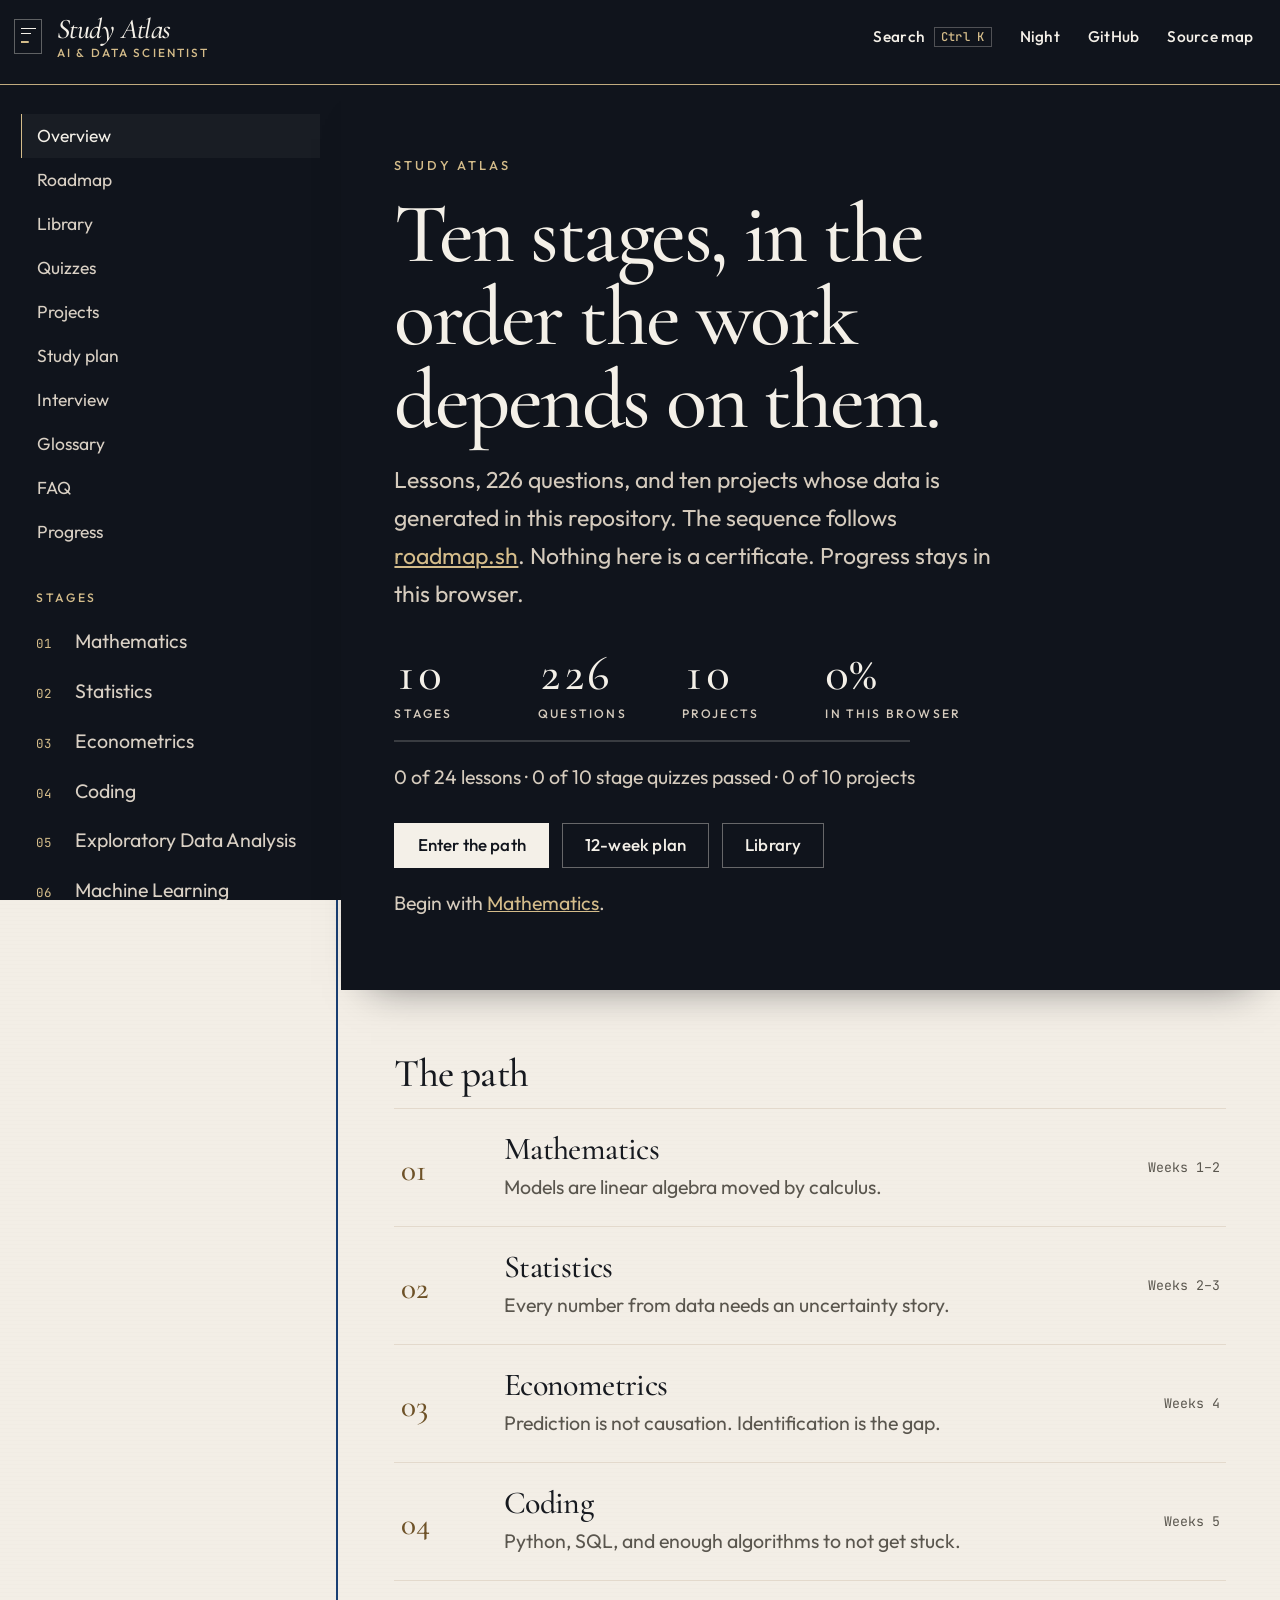
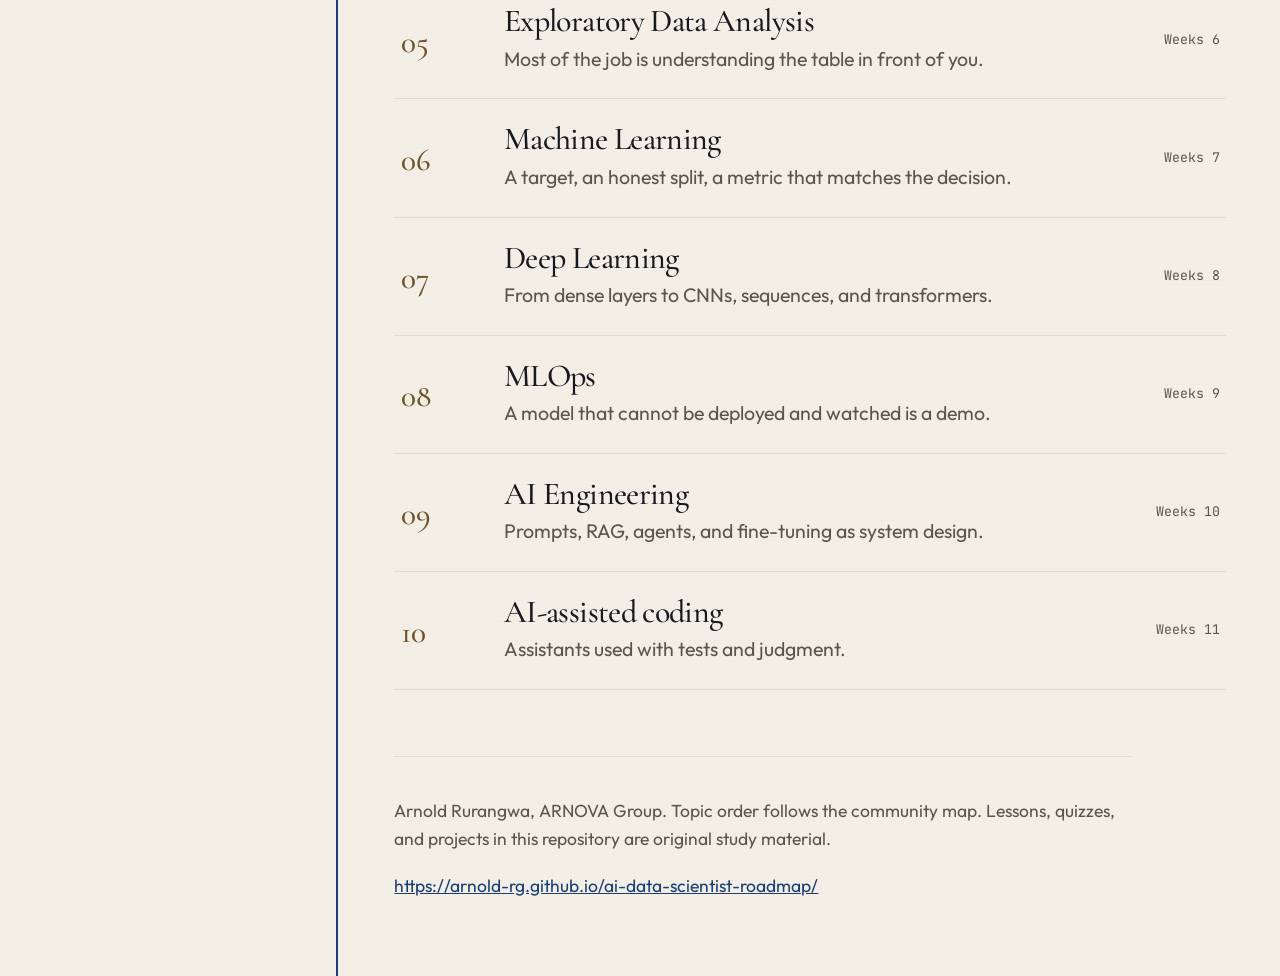
==== commit 757d47ad: "Polish Study Atlas responsive UI with shared security kit. Co-authored-by: Arnova Group <arnova.grou" ====
--- a/index.html
+++ b/index.html
@@ -2,7 +2,8 @@
 <html lang="en">
 <head>
   <meta charset="utf-8" />
-  <meta name="viewport" content="width=device-width, initial-scale=1" />
+  <meta name="viewport" content="width=device-width, initial-scale=1, viewport-fit=cover" />
+  <meta name="referrer" content="strict-origin-when-cross-origin" />
   <title>AI &amp; Data Scientist Study Atlas</title>
   <meta name="description" content="A ten-stage study course for AI and data science: lessons, quizzes, projects, and interview practice. Read it in order." />
   <meta name="author" content="Arnold Rurangwa" />
@@ -41,7 +42,8 @@
   <link rel="preconnect" href="https://fonts.googleapis.com" />
   <link rel="preconnect" href="https://fonts.gstatic.com" crossorigin />
   <link href="https://fonts.googleapis.com/css2?family=Cormorant+Garamond:ital,wght@0,500;0,600;1,500;1,600&family=JetBrains+Mono:wght@400;500&family=Outfit:wght@400;500;600&display=swap" rel="stylesheet" />
-  <link rel="stylesheet" href="web/assets/styles.css" />
+  <link rel="stylesheet" href="assets/arnova/arnova-base.css?v=20261015c" />
+  <link rel="stylesheet" href="web/assets/styles.css?v=20261015c" />
   <script type="application/ld+json">
   {
     "@context": "https://schema.org",
@@ -119,6 +121,7 @@
       return p.endsWith("/") ? p : p.replace(/[^/]+$/, "");
     })();
   </script>
+  <script src="assets/arnova/arnova-secure.js?v=20261015c"></script>
   <script src="web/assets/curriculum.js"></script>
   <script src="web/assets/info.js"></script>
   <script src="web/assets/markdown.js"></script>
--- a/assets/arnova/arnova-base.css
+++ b/assets/arnova/arnova-base.css
@@ -0,0 +1,187 @@
+/* Arnova shared responsive + motion baseline (Jitter/Unsection/ScreensDesign inspired) */
+:root {
+  --arn-space-1: clamp(0.25rem, 0.4vw, 0.4rem);
+  --arn-space-2: clamp(0.5rem, 1vw, 0.75rem);
+  --arn-space-3: clamp(0.85rem, 1.6vw, 1.25rem);
+  --arn-space-4: clamp(1.25rem, 2.5vw, 2rem);
+  --arn-space-5: clamp(2rem, 4vw, 3.5rem);
+  --arn-space-6: clamp(3rem, 7vw, 6rem);
+  --arn-radius: clamp(12px, 1.5vw, 20px);
+  --arn-touch: 44px;
+  --arn-ease: cubic-bezier(0.22, 1, 0.36, 1);
+  --arn-max: 1120px;
+  --arn-safe-t: env(safe-area-inset-top, 0px);
+  --arn-safe-r: env(safe-area-inset-right, 0px);
+  --arn-safe-b: env(safe-area-inset-bottom, 0px);
+  --arn-safe-l: env(safe-area-inset-left, 0px);
+}
+
+*,
+*::before,
+*::after { box-sizing: border-box; }
+
+html {
+  -webkit-text-size-adjust: 100%;
+  text-size-adjust: 100%;
+  scroll-behavior: smooth;
+}
+
+body {
+  margin: 0;
+  min-height: 100dvh;
+  overflow-x: hidden;
+  padding-left: var(--arn-safe-l);
+  padding-right: var(--arn-safe-r);
+}
+
+img, video, svg, canvas {
+  max-width: 100%;
+  height: auto;
+  display: block;
+}
+
+button, a, input, select, textarea {
+  min-height: var(--arn-touch);
+  font: inherit;
+}
+
+.arn-skip {
+  position: absolute;
+  left: -999px;
+  top: 0;
+  background: #111;
+  color: #fff;
+  padding: 0.75rem 1rem;
+  z-index: 10000;
+}
+.arn-skip:focus { left: var(--arn-safe-l); top: var(--arn-safe-t); }
+
+.arn-wrap {
+  width: min(100% - 2 * var(--arn-space-3), var(--arn-max));
+  margin-inline: auto;
+}
+
+.arn-hero {
+  min-height: 100dvh;
+  min-height: 100svh;
+  display: grid;
+  align-content: end;
+  padding:
+    calc(var(--arn-space-6) + var(--arn-safe-t))
+    var(--arn-space-3)
+    calc(var(--arn-space-5) + var(--arn-safe-b));
+  position: relative;
+  isolation: isolate;
+  overflow: hidden;
+}
+
+.arn-hero::before {
+  content: "";
+  position: absolute;
+  inset: 0;
+  z-index: -2;
+  background:
+    radial-gradient(120% 80% at 80% 10%, color-mix(in srgb, var(--arn-accent, #3d9a68) 35%, transparent), transparent 55%),
+    radial-gradient(90% 70% at 10% 90%, color-mix(in srgb, var(--arn-accent-2, #c9a227) 22%, transparent), transparent 50%),
+    var(--arn-hero-bg, #071018);
+}
+
+.arn-hero::after {
+  content: "";
+  position: absolute;
+  inset: 0;
+  z-index: -1;
+  opacity: 0.35;
+  pointer-events: none;
+  background-image: url("data:image/svg+xml,%3Csvg viewBox='0 0 200 200' xmlns='http://www.w3.org/2000/svg'%3E%3Cfilter id='n'%3E%3CfeTurbulence type='fractalNoise' baseFrequency='0.85' numOctaves='3' stitchTiles='stitch'/%3E%3C/filter%3E%3Crect width='100%25' height='100%25' filter='url(%23n)' opacity='0.55'/%3E%3C/svg%3E");
+  mix-blend-mode: soft-light;
+}
+
+.arn-brand {
+  font-size: clamp(0.75rem, 1.5vw, 0.9rem);
+  letter-spacing: 0.14em;
+  text-transform: uppercase;
+  font-weight: 600;
+  margin: 0 0 var(--arn-space-2);
+}
+
+.arn-h1 {
+  font-size: clamp(2rem, 6.5vw, 4.25rem);
+  line-height: 1.05;
+  letter-spacing: -0.03em;
+  margin: 0 0 var(--arn-space-3);
+  max-width: 16ch;
+}
+
+.arn-lead {
+  font-size: clamp(1rem, 2.2vw, 1.2rem);
+  line-height: 1.55;
+  max-width: 38ch;
+  margin: 0 0 var(--arn-space-4);
+  opacity: 0.88;
+}
+
+.arn-cta {
+  display: flex;
+  flex-wrap: wrap;
+  gap: var(--arn-space-2);
+}
+
+.arn-btn {
+  display: inline-flex;
+  align-items: center;
+  justify-content: center;
+  gap: 0.5rem;
+  min-height: var(--arn-touch);
+  padding: 0.7rem 1.25rem;
+  border-radius: 999px;
+  border: 1px solid transparent;
+  text-decoration: none;
+  font-weight: 650;
+  cursor: pointer;
+  transition: transform 0.25s var(--arn-ease), background 0.25s var(--arn-ease), border-color 0.25s var(--arn-ease);
+}
+.arn-btn:active { transform: scale(0.98); }
+.arn-btn-primary {
+  background: var(--arn-accent, #3d9a68);
+  color: #fff;
+}
+.arn-btn-ghost {
+  background: color-mix(in srgb, #fff 8%, transparent);
+  border-color: color-mix(in srgb, #fff 22%, transparent);
+  color: inherit;
+}
+
+.arn-reveal {
+  opacity: 0;
+  transform: translateY(18px);
+  transition: opacity 0.7s var(--arn-ease), transform 0.7s var(--arn-ease);
+}
+.arn-reveal.is-in {
+  opacity: 1;
+  transform: none;
+}
+
+.arn-stagger > .arn-reveal:nth-child(1) { transition-delay: 0.05s; }
+.arn-stagger > .arn-reveal:nth-child(2) { transition-delay: 0.12s; }
+.arn-stagger > .arn-reveal:nth-child(3) { transition-delay: 0.19s; }
+.arn-stagger > .arn-reveal:nth-child(4) { transition-delay: 0.26s; }
+
+@media (prefers-reduced-motion: reduce) {
+  html { scroll-behavior: auto; }
+  .arn-reveal { opacity: 1; transform: none; transition: none; }
+  .arn-btn { transition: none; }
+}
+
+@media (max-width: 480px) {
+  .arn-cta { width: 100%; }
+  .arn-cta .arn-btn { flex: 1 1 auto; }
+}
+
+@media (min-width: 1280px) {
+  .arn-wrap { --arn-max: 1200px; }
+}
+
+@media (min-width: 1600px) {
+  .arn-wrap { --arn-max: 1320px; }
+}
--- a/web/assets/styles.css
+++ b/web/assets/styles.css
@@ -980,3 +980,60 @@
   a { color: black; }
   .codeblock pre { color: black; background: #f4f4f4; }
 }
+
+/* —— Device coverage: fluid type, safe-areas, 320 → 4K —— */
+.mast {
+  padding-top: env(safe-area-inset-top, 0px);
+  padding-left: max(0.75rem, env(safe-area-inset-left, 0px));
+  padding-right: max(0.75rem, env(safe-area-inset-right, 0px));
+  height: calc(var(--mast-h) + env(safe-area-inset-top, 0px));
+}
+
+.mast-btn,
+.top-link,
+.choice,
+.actions a,
+.actions button,
+.path a,
+.index-list a {
+  min-height: 44px;
+  touch-action: manipulation;
+}
+
+.cover h1 {
+  font-size: clamp(2.2rem, 8vw, 4.6rem);
+  max-width: 14ch;
+}
+
+.cover .lede {
+  font-size: clamp(1.02rem, 2.3vw, 1.25rem);
+  max-width: 40ch;
+}
+
+.view {
+  padding-bottom: max(var(--view-pad-y), env(safe-area-inset-bottom, 0px));
+}
+
+@media (max-width: 359px) {
+  .brand-text em { display: none; }
+  .mast-actions .top-link { display: none; }
+  .tally { grid-template-columns: 1fr 1fr; }
+}
+
+@media (min-width: 1440px) {
+  .view { --view-pad-x: clamp(2rem, 5vw, 5.5rem); }
+}
+
+@media (min-width: 2000px) {
+  html { font-size: 21px; }
+  .shell { grid-template-columns: 20rem minmax(0, 1fr); }
+}
+
+@media (prefers-reduced-motion: no-preference) {
+  .cover,
+  .plate,
+  .path a {
+    transition: transform 0.35s cubic-bezier(0.22, 1, 0.36, 1), box-shadow 0.35s ease;
+  }
+  .path a:hover { transform: translateY(-2px); }
+}
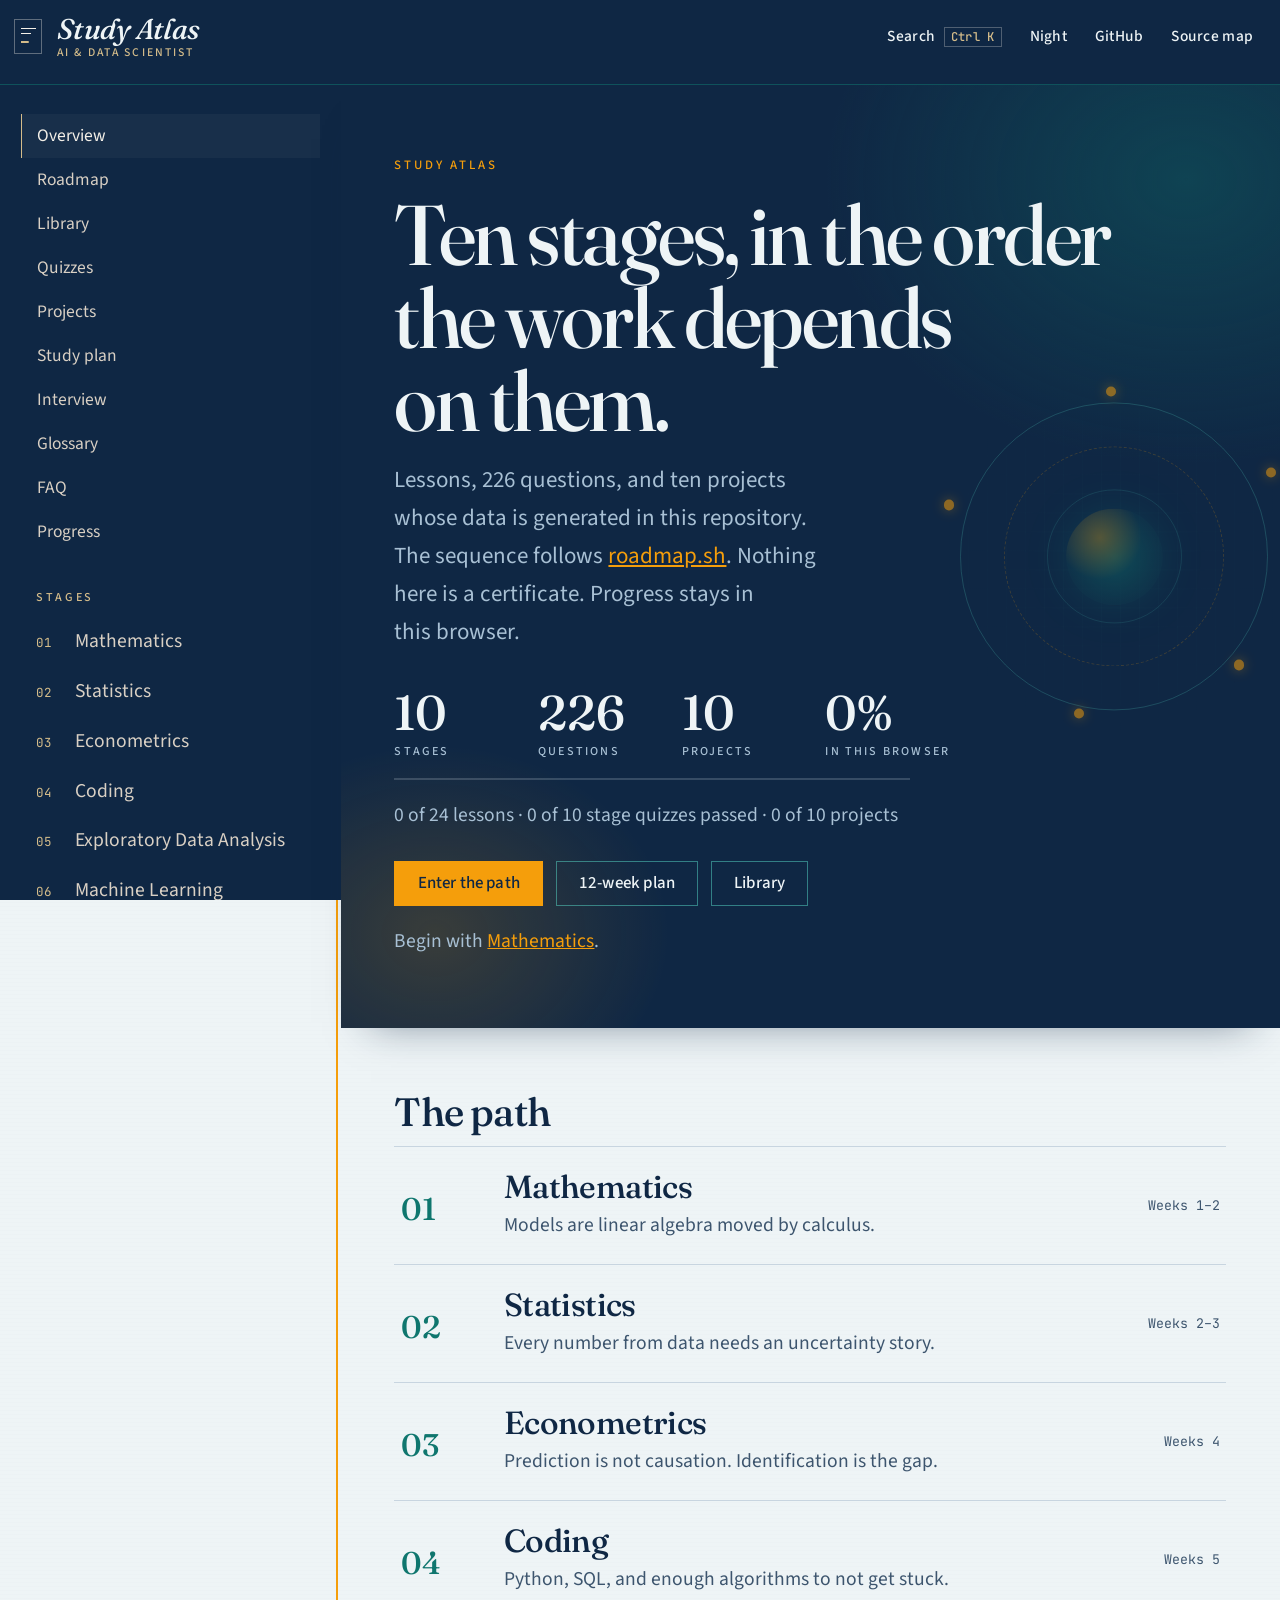
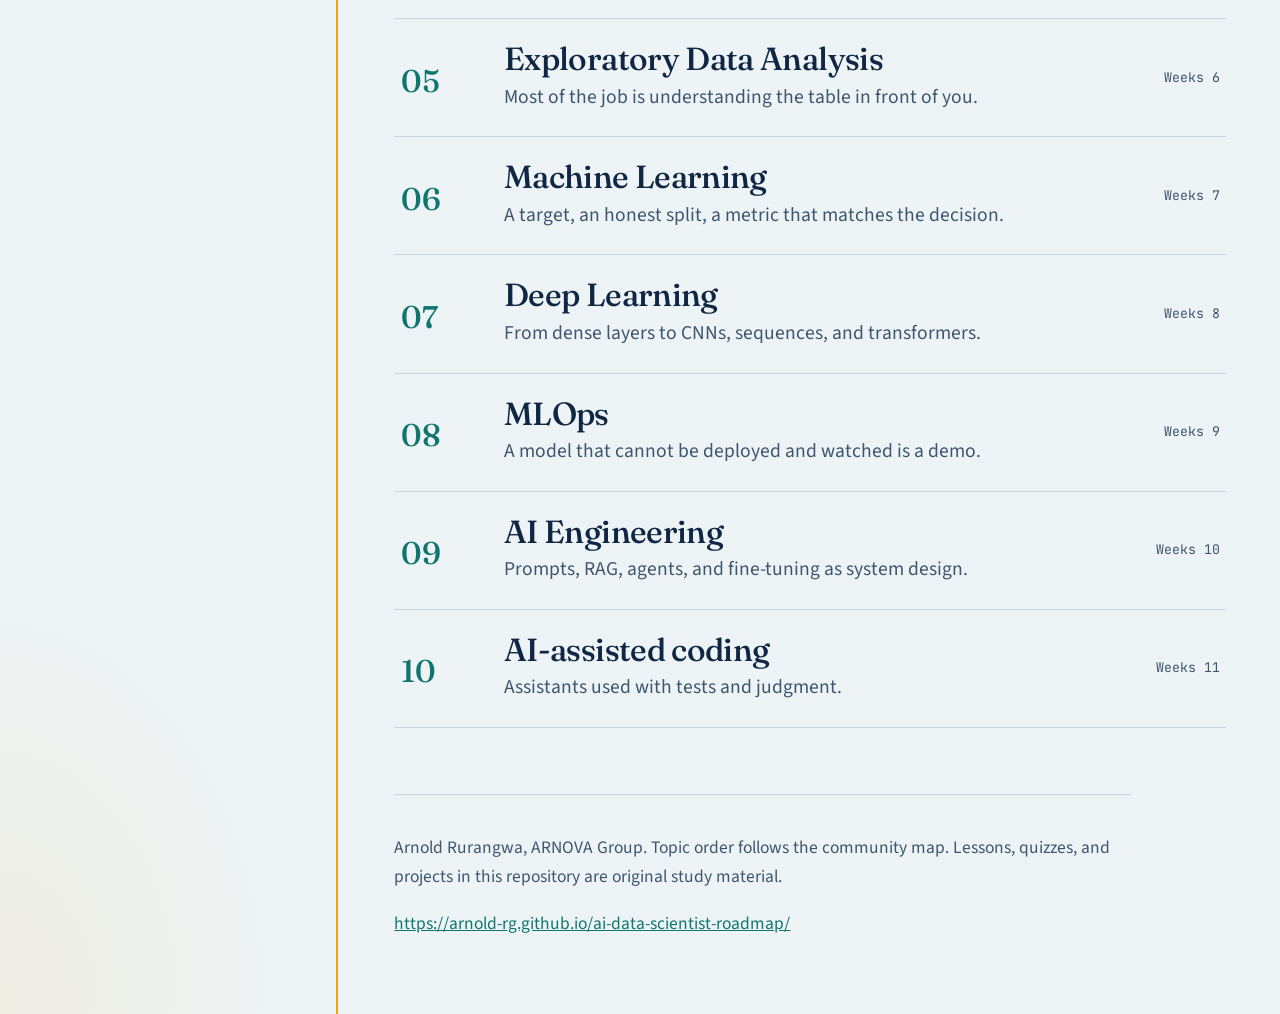
==== commit 3795bdb5: "Restyle Study Atlas with slate teal amber live atlas motion Keep the real curriculum stages and quiz" ====
--- a/index.html
+++ b/index.html
@@ -7,7 +7,7 @@
   <title>AI &amp; Data Scientist Study Atlas</title>
   <meta name="description" content="A ten-stage study course for AI and data science: lessons, quizzes, projects, and interview practice. Read it in order." />
   <meta name="author" content="Arnold Rurangwa" />
-  <meta name="theme-color" content="#10141c" id="theme-color" />
+  <meta name="theme-color" content="#0F2744" id="theme-color" />
   <link rel="canonical" href="https://arnold-rg.github.io/ai-data-scientist-roadmap/" />
   <meta property="og:type" content="website" />
   <meta property="og:site_name" content="Study Atlas" />
@@ -33,7 +33,7 @@
           : (window.matchMedia("(prefers-color-scheme: dark)").matches ? "night" : "day");
         document.documentElement.setAttribute("data-theme", theme);
         var meta = document.getElementById("theme-color");
-        if (meta) meta.setAttribute("content", theme === "night" ? "#0b0e13" : "#10141c");
+        if (meta) meta.setAttribute("content", theme === "night" ? "#071018" : "#0F2744");
       } catch (e) {
         document.documentElement.setAttribute("data-theme", "day");
       }
@@ -41,9 +41,9 @@
   </script>
   <link rel="preconnect" href="https://fonts.googleapis.com" />
   <link rel="preconnect" href="https://fonts.gstatic.com" crossorigin />
-  <link href="https://fonts.googleapis.com/css2?family=Cormorant+Garamond:ital,wght@0,500;0,600;1,500;1,600&family=JetBrains+Mono:wght@400;500&family=Outfit:wght@400;500;600&display=swap" rel="stylesheet" />
-  <link rel="stylesheet" href="assets/arnova/arnova-base.css?v=20261015c" />
-  <link rel="stylesheet" href="web/assets/styles.css?v=20261015c" />
+  <link href="https://fonts.googleapis.com/css2?family=Fraunces:opsz,wght@9..144,500;9..144,600;9..144,700&family=JetBrains+Mono:wght@400;500&family=Source+Sans+3:wght@400;500;600&display=swap" rel="stylesheet" />
+  <link rel="stylesheet" href="assets/arnova/arnova-base.css?v=20261016a" />
+  <link rel="stylesheet" href="web/assets/styles.css?v=20261016a" />
   <script type="application/ld+json">
   {
     "@context": "https://schema.org",
@@ -121,7 +121,7 @@
       return p.endsWith("/") ? p : p.replace(/[^/]+$/, "");
     })();
   </script>
-  <script src="assets/arnova/arnova-secure.js?v=20261015c"></script>
+  <script src="assets/arnova/arnova-secure.js?v=20261016a"></script>
   <script src="web/assets/curriculum.js"></script>
   <script src="web/assets/info.js"></script>
   <script src="web/assets/markdown.js"></script>
--- a/web/assets/styles.css
+++ b/web/assets/styles.css
@@ -1,62 +1,70 @@
 :root {
   color-scheme: light;
-  --paper: #f3eee6;
-  --ink: #16191f;
-  --muted: #5a564e;
-  --gold: #6e5228;
-  --gold-line: #c4a574;
-  --line: #e3d9cc;
-  --moss: #0e6b52;
-  --moss-bg: #e7f3ee;
+  --paper: #eef4f6;
+  --ink: #0f2744;
+  --muted: #3d556e;
+  --gold: #0f766e;
+  --gold-line: #5eead4;
+  --line: #c8d5e0;
+  --moss: #0f766e;
+  --moss-bg: #d9f3ef;
   --fail: #8c2f36;
   --fail-bg: #f8e8e6;
-  --link: #1a3f73;
-  --focus: #1a3f73;
-  --mast: #10141c;
-  --mast-ink: #f4f0e8;
-  --cover: #10141c;
-  --cover-ink: #f4f0e8;
-  --cover-muted: #d5cbbd;
-  --cover-gold: #d4bc8a;
-  --code-bg: #efe6d8;
-  --wash: rgba(16, 20, 28, 0.035);
-  --display: "Cormorant Garamond", "Iowan Old Style", Palatino, "Palatino Linotype", Georgia, serif;
-  --sans: Outfit, "Avenir Next", "Segoe UI", sans-serif;
+  --link: #0f766e;
+  --focus: #f59e0b;
+  --mast: #0f2744;
+  --mast-ink: #eef4f6;
+  --cover: #0f2744;
+  --cover-ink: #eef4f6;
+  --cover-muted: #a8c0d4;
+  --cover-gold: #f59e0b;
+  --code-bg: #e2ebf0;
+  --wash: rgba(15, 39, 68, 0.04);
+  --amber: #f59e0b;
+  --teal: #0f766e;
+  --slate: #0f2744;
+  --display: "Fraunces", "Iowan Old Style", Georgia, serif;
+  --sans: "Source Sans 3", "Avenir Next", "Segoe UI", sans-serif;
   --mono: "JetBrains Mono", ui-monospace, monospace;
   --mast-h: 4.6rem;
   --view-pad-y: clamp(2.25rem, 4.5vw, 4.5rem);
   --view-pad-x: clamp(1.15rem, 4.2vw, 4.75rem);
   --texture:
-    radial-gradient(ellipse 70% 42% at 100% 0%, rgba(196, 165, 116, 0.1), transparent 56%),
-    repeating-linear-gradient(0deg, transparent, transparent 3px, rgba(16, 20, 28, 0.018) 4px);
-  --shadow: 0 30px 70px rgba(8, 10, 14, 0.28);
+    radial-gradient(ellipse 70% 42% at 100% 0%, rgba(15, 118, 110, 0.1), transparent 56%),
+    radial-gradient(ellipse 50% 36% at 0% 100%, rgba(245, 158, 11, 0.08), transparent 50%),
+    repeating-linear-gradient(0deg, transparent, transparent 3px, rgba(15, 39, 68, 0.018) 4px);
+  --shadow: 0 30px 70px rgba(15, 39, 68, 0.22);
 }
 
 [data-theme="night"] {
   color-scheme: dark;
-  --paper: #10141a;
-  --ink: #f4f0e8;
-  --muted: #c9c0b4;
-  --gold: #e0c48a;
-  --gold-line: #8d7344;
-  --line: #2c313c;
-  --moss: #8fd0b8;
-  --moss-bg: #15241e;
+  --paper: #0a1628;
+  --ink: #e8f0f6;
+  --muted: #9bb0c4;
+  --gold: #5eead4;
+  --gold-line: #0f766e;
+  --line: #1e3348;
+  --moss: #5eead4;
+  --moss-bg: #123038;
   --fail: #f0b4b0;
   --fail-bg: #2c1c1e;
-  --link: #b9cbe8;
-  --focus: #e0c48a;
-  --mast: #0b0e13;
-  --mast-ink: #f4f0e8;
-  --cover: #171d28;
-  --cover-ink: #f4f0e8;
-  --cover-muted: #d5cbbd;
-  --cover-gold: #e0c48a;
-  --code-bg: #1c222c;
-  --wash: rgba(244, 240, 232, 0.04);
+  --link: #5eead4;
+  --focus: #f59e0b;
+  --mast: #071018;
+  --mast-ink: #e8f0f6;
+  --cover: #0f2744;
+  --cover-ink: #e8f0f6;
+  --cover-muted: #a8c0d4;
+  --cover-gold: #f59e0b;
+  --code-bg: #122033;
+  --wash: rgba(232, 240, 246, 0.04);
+  --amber: #f59e0b;
+  --teal: #5eead4;
+  --slate: #0f2744;
   --texture:
-    radial-gradient(ellipse 60% 40% at 100% 0%, rgba(224, 196, 138, 0.07), transparent 52%),
-    repeating-linear-gradient(0deg, transparent, transparent 3px, rgba(244, 240, 232, 0.028) 4px);
+    radial-gradient(ellipse 60% 40% at 100% 0%, rgba(15, 118, 110, 0.14), transparent 52%),
+    radial-gradient(ellipse 45% 30% at 0% 100%, rgba(245, 158, 11, 0.08), transparent 48%),
+    repeating-linear-gradient(0deg, transparent, transparent 3px, rgba(232, 240, 246, 0.024) 4px);
   --shadow: 0 30px 70px rgba(0, 0, 0, 0.45);
 }
 
@@ -73,8 +81,8 @@
   line-height: 1.65;
 }
 body.lock { overflow: hidden; }
-::selection { background: #e7d7b4; color: #16191f; }
-[data-theme="night"] ::selection { background: #4a3d28; color: #f4f0e8; }
+::selection { background: #fcd34d; color: #0f2744; }
+[data-theme="night"] ::selection { background: #0f766e; color: #e8f0f6; }
 
 :focus { outline: none; }
 :focus-visible {
@@ -82,7 +90,7 @@
   outline-offset: 3px;
 }
 .mast :focus-visible,
-.spine :focus-visible { outline-color: #e0c48a; }
+.spine :focus-visible { outline-color: #f59e0b; }
 
 .sr-only {
   position: absolute;
@@ -128,7 +136,7 @@
   padding: 0.55rem clamp(0.85rem, 2vw, 1.75rem);
   background: var(--mast);
   color: var(--mast-ink);
-  border-bottom: 1px solid rgba(212, 188, 138, 0.9);
+  border-bottom: 1px solid rgba(15, 118, 110, 0.55);
 }
 .brand {
   display: flex;
@@ -303,17 +311,101 @@
 a { color: var(--link); }
 
 .cover {
-  background: var(--cover);
+  position: relative;
+  isolation: isolate;
+  overflow: hidden;
+  background:
+    radial-gradient(ellipse 70% 55% at 90% 10%, rgba(15, 118, 110, 0.35), transparent 55%),
+    radial-gradient(ellipse 50% 40% at 10% 90%, rgba(245, 158, 11, 0.18), transparent 50%),
+    var(--cover);
   color: var(--cover-ink);
   margin: calc(var(--view-pad-y) * -1) calc(var(--view-pad-x) * -1) 3.4rem;
   padding: clamp(2.6rem, 5.5vw, 5rem) var(--view-pad-x) clamp(2.1rem, 4vw, 3.6rem);
-  box-shadow: 0 24px 40px -30px rgba(8, 10, 14, 0.55);
+  box-shadow: 0 24px 40px -30px rgba(15, 39, 68, 0.55);
 }
 .cover h1 { color: var(--cover-ink); }
 .cover .kicker { color: var(--cover-gold); }
 .cover .lede, .cover .quiet { color: var(--cover-muted); }
 .cover a { color: var(--cover-gold); }
 .cover .btn { color: var(--cover); }
+
+/* Live atlas diagram */
+.atlas-live {
+  position: absolute;
+  right: clamp(-2rem, -4vw, 1rem);
+  top: 50%;
+  transform: translateY(-50%);
+  width: min(42vw, 22rem);
+  aspect-ratio: 1;
+  pointer-events: none;
+  z-index: -1;
+  opacity: 0.55;
+}
+.atlas-ring {
+  position: absolute;
+  inset: 12%;
+  border-radius: 50%;
+  border: 1px solid rgba(94, 234, 212, 0.35);
+  animation: atlas-spin 48s linear infinite;
+}
+.atlas-ring::before,
+.atlas-ring::after {
+  content: "";
+  position: absolute;
+  border-radius: 50%;
+  border: 1px dashed rgba(245, 158, 11, 0.35);
+}
+.atlas-ring::before { inset: 14%; animation: atlas-spin 36s linear infinite reverse; }
+.atlas-ring::after { inset: 28%; border-style: solid; border-color: rgba(94, 234, 212, 0.22); animation: atlas-spin 64s linear infinite; }
+.atlas-core {
+  position: absolute;
+  inset: 38%;
+  border-radius: 50%;
+  background:
+    radial-gradient(circle at 35% 30%, rgba(245, 158, 11, 0.55), transparent 45%),
+    radial-gradient(circle at 50% 50%, rgba(15, 118, 110, 0.85), rgba(15, 39, 68, 0.2));
+  box-shadow: 0 0 40px rgba(15, 118, 110, 0.45);
+  animation: atlas-pulse 4.5s ease-in-out infinite;
+}
+.atlas-node {
+  position: absolute;
+  width: 0.55rem;
+  height: 0.55rem;
+  border-radius: 50%;
+  background: var(--amber);
+  box-shadow: 0 0 12px rgba(245, 158, 11, 0.7);
+  animation: atlas-blink 3.2s ease-in-out infinite;
+}
+.atlas-node:nth-of-type(1) { top: 8%; left: 48%; animation-delay: 0s; }
+.atlas-node:nth-of-type(2) { top: 28%; right: 10%; animation-delay: 0.4s; }
+.atlas-node:nth-of-type(3) { bottom: 22%; right: 18%; animation-delay: 0.8s; }
+.atlas-node:nth-of-type(4) { bottom: 10%; left: 40%; animation-delay: 1.2s; }
+.atlas-node:nth-of-type(5) { top: 36%; left: 8%; animation-delay: 1.6s; }
+.atlas-grid {
+  position: absolute;
+  inset: 0;
+  background:
+    repeating-linear-gradient(0deg, transparent, transparent 18px, rgba(94, 234, 212, 0.06) 19px),
+    repeating-linear-gradient(90deg, transparent, transparent 18px, rgba(94, 234, 212, 0.06) 19px);
+  mask-image: radial-gradient(circle at 50% 50%, black 20%, transparent 70%);
+  animation: atlas-grid-drift 20s linear infinite;
+}
+@keyframes atlas-spin { to { transform: rotate(360deg); } }
+@keyframes atlas-pulse {
+  0%, 100% { transform: scale(1); opacity: 0.9; }
+  50% { transform: scale(1.08); opacity: 1; }
+}
+@keyframes atlas-blink {
+  0%, 100% { opacity: 0.45; transform: scale(0.85); }
+  50% { opacity: 1; transform: scale(1.2); }
+}
+@keyframes atlas-grid-drift {
+  from { transform: translate(0, 0); }
+  to { transform: translate(19px, 19px); }
+}
+@media (max-width: 820px) {
+  .atlas-live { opacity: 0.28; width: min(70vw, 16rem); right: -10%; top: 18%; transform: none; }
+}
 
 .tally {
   display: flex;
@@ -395,17 +487,17 @@
   color: var(--paper);
 }
 .cover .btn {
-  background: var(--cover-ink);
-  color: #10141c;
-  border-color: var(--cover-ink);
-}
-.cover .btn:hover { background: var(--cover-gold); border-color: var(--cover-gold); color: #10141c; }
+  background: var(--amber);
+  color: #0f2744;
+  border-color: var(--amber);
+}
+.cover .btn:hover { background: #fbbf24; border-color: #fbbf24; color: #0f2744; }
 .cover .btn.ghost {
   background: transparent;
   color: var(--cover-ink);
-  border-color: rgba(244, 240, 232, 0.38);
-}
-.cover .btn.ghost:hover { background: var(--cover-ink); color: #10141c; }
+  border-color: rgba(94, 234, 212, 0.45);
+}
+.cover .btn.ghost:hover { background: var(--teal); color: #eef4f6; border-color: var(--teal); }
 
 .progress-bar {
   height: 2px;
@@ -420,8 +512,8 @@
   background: var(--moss);
   transition: width 0.7s cubic-bezier(0.22, 1, 0.36, 1);
 }
-.cover .progress-bar { background: rgba(244, 240, 232, 0.18); }
-.cover .progress-bar > span { background: var(--cover-gold); }
+.cover .progress-bar { background: rgba(232, 240, 246, 0.18); }
+.cover .progress-bar > span { background: linear-gradient(90deg, var(--teal), var(--amber)); }
 
 .path { list-style: none; margin: 0.4rem 0 0; padding: 0; }
 .path a {
@@ -433,10 +525,32 @@
   border-top: 1px solid var(--line);
   text-decoration: none;
   color: inherit;
-  transition: background 0.35s ease;
+  transition: background 0.35s ease, transform 0.3s ease, border-color 0.3s ease;
 }
 .path li:last-child a { border-bottom: 1px solid var(--line); }
-.path a:hover { background: var(--wash); }
+.path a:hover {
+  background: var(--wash);
+  transform: translateX(4px);
+  border-color: color-mix(in srgb, var(--teal) 40%, var(--line));
+}
+.path li {
+  opacity: 0;
+  animation: path-rise 0.55s cubic-bezier(0.22, 1, 0.36, 1) both;
+}
+.path li:nth-child(1) { animation-delay: 0.02s; }
+.path li:nth-child(2) { animation-delay: 0.06s; }
+.path li:nth-child(3) { animation-delay: 0.1s; }
+.path li:nth-child(4) { animation-delay: 0.14s; }
+.path li:nth-child(5) { animation-delay: 0.18s; }
+.path li:nth-child(6) { animation-delay: 0.22s; }
+.path li:nth-child(7) { animation-delay: 0.26s; }
+.path li:nth-child(8) { animation-delay: 0.3s; }
+.path li:nth-child(9) { animation-delay: 0.34s; }
+.path li:nth-child(10) { animation-delay: 0.38s; }
+@keyframes path-rise {
+  from { opacity: 0; transform: translateY(12px); }
+  to { opacity: 1; transform: none; }
+}
 .path-num {
   grid-area: num;
   font-family: var(--display);
@@ -866,6 +980,20 @@
 .view.is-entering > *:nth-child(3) { animation-delay: 0.1s; }
 .view.is-entering > *:nth-child(n + 4) { animation-delay: 0.14s; }
 .search-panel { animation: rise 0.45s cubic-bezier(0.22, 1, 0.36, 1); }
+
+@media (prefers-reduced-motion: reduce) {
+  .atlas-ring,
+  .atlas-ring::before,
+  .atlas-ring::after,
+  .atlas-core,
+  .atlas-node,
+  .atlas-grid,
+  .path li,
+  .view.is-entering > *,
+  .search-panel { animation: none !important; }
+  .path li { opacity: 1; }
+  .path a:hover { transform: none; }
+}
 
 @media (min-width: 760px) {
   .path a {
